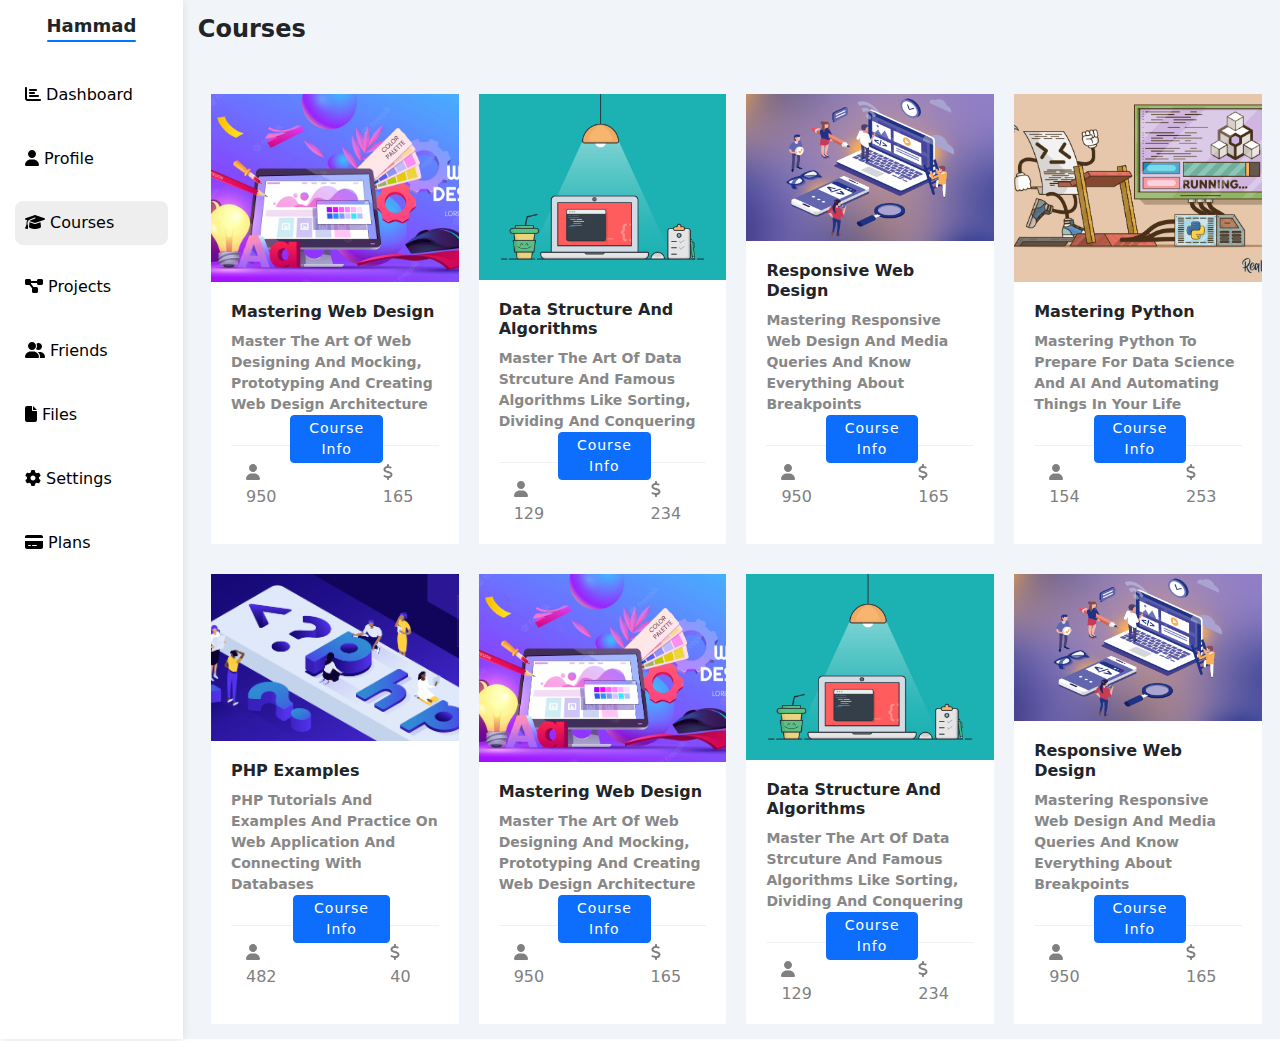
==== dashboard/courses.html @ efe70f03 "upload" ====
<!DOCTYPE html>
<html lang="en">
<head>
    <meta charset="UTF-8">
    <meta http-equiv="X-UA-Compatible" content="IE=edge">
    <meta name="viewport" content="width=device-width, initial-scale=1.0">
    <!--links-->
    <link rel="stylesheet" href="./css/all.min.css">
    <link rel="stylesheet" href="./css/bootstrap.min.css">
    <link rel="stylesheet" href="./css/styles.css">
    <link rel="stylesheet" href="./css/md.css">
    <link rel="stylesheet" href="./css/sm.css">
    <!--end of links-->
    <title>courses</title>
</head>
<body>
    <div class="page">
        <!--start sidebar-->
        <div class="sidebar">

            <div class="logo">
                <h3 class="fw-bold">Hammad</h3>
            </div>

            <!--start list-->
            <div class="list mt-3">
                <ul class="text-capitalize">
                    <li>
                        <a href="index.html">
                            <i class="fa-solid fa-chart-bar"></i>
                            <span class="d-md-inline d-none">dashboard</span>
                        </a>
                    </li>

                    <li>
                        <a href="profile.html">
                            <i class="fa-solid fa-user"></i>
                            <span class="d-md-inline d-none">profile</span>
                        </a>
                    </li>

                    <li class="active">
                        <a href="courses.html">
                            <i class="fa-solid fa-graduation-cap"></i>
                            <span class="d-md-inline d-none">courses</span>
                        </a>
                    </li>

                    <li>
                        <a href="project.html">
                            <i class="fa-solid fa-diagram-project"></i>
                            <span class="d-md-inline d-none">projects</span>
                        </a>
                    </li>

                    <li>
                        <a href="friends.html">
                            <i class="fa-solid fa-user-group"></i>
                            <span class="d-md-inline d-none">friends</span>
                        </a>
                    </li>

                    <li>
                        <a href="files.html">
                            <i class="fa-solid fa-file"></i>
                            <span class="d-md-inline d-none">files</span>
                        </a>
                    </li>

                    <li>
                        <a href="settings.html">
                            <i class="fa-solid fa-gear"></i>
                            <span class="d-md-inline d-none">settings</span>
                        </a>
                    </li>

                    <li>
                        <a href="planes.html">
                            <i class="fa-solid fa-credit-card"></i>
                            <span class="d-md-inline d-none">plans</span>
                        </a>
                    </li>
                </ul>
            </div>
            <!--end list-->
        </div>
        <!--end sidebar-->
        <div class="content">
            <div class="cards">
                <h4 class="fw-bold title">courses</h4>
                <div class="course-cards">
                    <div class="course-card">
                        <div class="cover">
                            <img src="./imgs/web-design-cover.webp" alt="cover">
                        </div>
                        <div class="desc">
                            <h6 class="fw-bold">
                                mastering web design
                            </h6>
                            <p>
                                Master The Art Of Web Designing And Mocking, Prototyping And Creating Web Design Architecture
                            </p>
                            <div class="stats">
                                <span class="enrolled"><i class="fa-solid fa-user"></i>950</span>
                                <div class="btn-container">
                                    <button class="btn btn-primary">course info</button>
                                </div>
                                <span class="price"><i class="fa-solid fa-dollar-sign"></i>165</span>
                            </div>
                            
                        </div>
                    </div>
                    <div class="course-card">
                        <div class="cover">
                            <img src="./imgs/coding.jpg" alt="cover">
                        </div>
                        <div class="desc">
                            <h6 class="fw-bold">
                                Data Structure And Algorithms
                            </h6>
                            <p>
                                Master The Art Of Data Strcuture And Famous Algorithms Like Sorting, Dividing And Conquering
                            </p>
                            <div class="stats">
                                <span class="enrolled"><i class="fa-solid fa-user"></i>129</span>
                                <div class="btn-container">
                                    <button class="btn btn-primary">course info</button>
                                </div>
                                <span class="price"><i class="fa-solid fa-dollar-sign"></i>234</span>
                            </div>
                            
                        </div>
                    </div>
                    <div class="course-card">
                        <div class="cover">
                            <img src="./imgs/web design.png" alt="cover">
                        </div>
                        <div class="desc">
                            <h6 class="fw-bold">
                                Responsive Web Design
                            </h6>
                            <p>
                                Mastering Responsive Web Design And Media Queries And Know Everything About Breakpoints
                            </p>
                            <div class="stats">
                                <span class="enrolled"><i class="fa-solid fa-user"></i>950</span>
                                <div class="btn-container">
                                    <button class="btn btn-primary">course info</button>
                                </div>
                                <span class="price"><i class="fa-solid fa-dollar-sign"></i>165</span>
                            </div>
                            
                        </div>
                    </div>
                    <div class="course-card">
                        <div class="cover">
                            <img src="./imgs/python.webp" alt="cover">
                        </div>
                        <div class="desc">
                            <h6 class="fw-bold">
                                Mastering Python
                            </h6>
                            <p>
                                Mastering Python To Prepare For Data Science And AI And Automating Things in Your Life
                            </p>
                            <div class="stats">
                                <span class="enrolled"><i class="fa-solid fa-user"></i>154</span>
                                <div class="btn-container">
                                    <button class="btn btn-primary">course info</button>
                                </div>
                                <span class="price"><i class="fa-solid fa-dollar-sign"></i>253</span>
                            </div>
                            
                        </div>
                    </div>
                    <div class="course-card">
                        <div class="cover">
                            <img src="./imgs/php illustration.png" alt="cover">
                        </div>
                        <div class="desc">
                            <h6 class="fw-bold">
                                PHP Examples
                            </h6>
                            <p>
                                PHP Tutorials And Examples And Practice On Web Application And Connecting With Databases
                            </p>
                            <div class="stats">
                                <span class="enrolled"><i class="fa-solid fa-user"></i>482</span>
                                <div class="btn-container">
                                    <button class="btn btn-primary">course info</button>
                                </div>
                                <span class="price"><i class="fa-solid fa-dollar-sign"></i>40</span>
                            </div>
                            
                        </div>
                    </div>
                    <div class="course-card">
                        <div class="cover">
                            <img src="./imgs/web-design-cover.webp" alt="cover">
                        </div>
                        <div class="desc">
                            <h6 class="fw-bold">
                                mastering web design
                            </h6>
                            <p>
                                Master The Art Of Web Designing And Mocking, Prototyping And Creating Web Design Architecture
                            </p>
                            <div class="stats">
                                <span class="enrolled"><i class="fa-solid fa-user"></i>950</span>
                                <div class="btn-container">
                                    <button class="btn btn-primary">course info</button>
                                </div>
                                <span class="price"><i class="fa-solid fa-dollar-sign"></i>165</span>
                            </div>
                            
                        </div>
                    </div>
                    <div class="course-card">
                        <div class="cover">
                            <img src="./imgs/coding.jpg" alt="cover">
                        </div>
                        <div class="desc">
                            <h6 class="fw-bold">
                                Data Structure And Algorithms
                            </h6>
                            <p>
                                Master The Art Of Data Strcuture And Famous Algorithms Like Sorting, Dividing And Conquering
                            </p>
                            <div class="stats">
                                <span class="enrolled"><i class="fa-solid fa-user"></i>129</span>
                                <div class="btn-container">
                                    <button class="btn btn-primary">course info</button>
                                </div>
                                <span class="price"><i class="fa-solid fa-dollar-sign"></i>234</span>
                            </div>
                            
                        </div>
                    </div>
                    <div class="course-card">
                        <div class="cover">
                            <img src="./imgs/web design.png" alt="cover">
                        </div>
                        <div class="desc">
                            <h6 class="fw-bold">
                                Responsive Web Design
                            </h6>
                            <p>
                                Mastering Responsive Web Design And Media Queries And Know Everything About Breakpoints
                            </p>
                            <div class="stats">
                                <span class="enrolled"><i class="fa-solid fa-user"></i>950</span>
                                <div class="btn-container">
                                    <button class="btn btn-primary">course info</button>
                                </div>
                                <span class="price"><i class="fa-solid fa-dollar-sign"></i>165</span>
                            </div>
                            
                        </div>
                    </div>
                </div>
            </div>   
        </div>
    </div>

    <script src="./js/all.min.js"></script>
    <script src="./js/bootstrap.min.js"></script>
</body>
</html>
---- dashboard/css/styles.css ----
* {
    box-sizing: border-box;
}
:root {

    --backgroundColor:#F1F5F9;
    --cardMargin:0 20px 20px 20px;
    --txtColor1: #000000;
    --txtColor2:#888;
    --bColor: #0075ff;
    --gColor:#22c55e;
    --yColor:#f59e0b;
    --rColor:#f44336;
    --defaultP:15px;
    --defaultMTop:10px;
    --largeSize:20px;
    --midSize: 18px;
    --smallSize: 16px;
    --radius:8px;
}
::-webkit-scrollbar {
    width: 15px;
  }
  
  /* Track */
  ::-webkit-scrollbar-track {
    background: #fff; 
  }
   
  /* Handle */
  ::-webkit-scrollbar-thumb {
    background: #0075ff; 
  }
  
  /* Handle on hover */
  ::-webkit-scrollbar-thumb:hover {
    background: #0368df; 
  }
p {
    color:var(--txtColor2);
    margin-bottom: 0;
}
p.desc {
    font-size: var(--midSize);
}
a.link {
    height: 100%;
    width: 100%;
    display: flex;
    align-items: flex-end;
}
.b-btn {
    background-color: var(--bColor);
}
.r-btn {
    background-color: var(--rColor);
}
.g-btn {
    background-color: var(--gColor);
}
.y-btn {
    background-color: var(--yColor);
}
.btn {
    color:#fff;
    font-size: var(--smallSize);
    padding:2px 5px;
    letter-spacing: 1px;
    text-transform: capitalize;
}
.page {
    display: grid;
    grid-template-columns: 1fr 6fr;
    height: 100vh;
}
.pending {
    background: var(--yColor);
}
.progresss {
    background: var(--bColor);
}
.completed {
    background: var(--gColor);
}
.rejected {
    background:var(--rColor);
}
/* .page .content,
.page .sidebar {height:100vh} */

h1,h2,h3,h4,h5,h6 {
    margin-bottom: 0;
}

/*start sidebar*/
.sidebar {
    padding:var(--defaultP);
    display: flex;
    flex-direction: column;
    align-items: center;
    justify-content: flex-start;
    box-shadow:0 0 10px #ddd;
    position:relative
}
.sidebar .logo h3 {
    font-size: var(--midSize);
    position: relative;
}
.sidebar .logo h3::before {
    content: "";
    position: absolute;
    width:100%;
    height:2px;
    top:100%;
    margin:3px 0 0 0;
    background:#0075ff;
    border-radius: 8px;
}
.sidebar .list {
    display: flex;
    height:100%;
    width: 100%;
}
.sidebar .list ul {
    display: flex;
    flex-direction: column;
    padding:0;
    width:100%;
}
.sidebar .list ul li {
    list-style:none;
    display: flex;
    flex-wrap: nowrap;
    margin-top:20px;
    font-size: var(--smallSize);
    width:100%;
    padding:10px;
    border-radius: var(--radius);
    transition: all .4s ease-in-out;
}
.sidebar .list ul li.active {
    background:#EEEEEE
}
.sidebar .list ul li:hover {
    background-color: #EEEEEE;
}
.sidebar .list ul li a {
    text-decoration: none;
    color:var(--txtColor1)
}
/*end sidebar*/

/*start dashboard content*/
.page .content {
    background-color: var(--backgroundColor);
}

/*start top nav*/
.content .nav {
    width:100%;
    display: flex;
    background:#fff;
    padding:var(--defaultP);
}
.content .nav .left-side {
    display: flex;
    width:20%;
    position:relative;
}
.content .nav .left-side .icon {
    position:absolute;
    transform: translate(30%, 30%);
    color:var(--txtColor2);
    margin-left: 2px;
}
.content .nav .left-side input {
    width:150px;
    border-radius: var(--radius);
    transition: width 0.5s ease-in-out;
    padding-left: 25px;
    max-height: 35px;
}
.content .nav .left-side input:focus {
    width:180px;
}
.content .nav .right-side {
    display: flex;
    justify-content: flex-end;
    width:80%;
}
.content .nav .right-side .notifications {
    display: flex;
    align-items: center;
    position: relative;
}
.content .nav .right-side .notifications svg {
    font-size: 20px;
}
.content .nav .right-side .notifications::before {
    position: absolute;
    top:1px;
    right:-5px;
    content:"";
    width:10px;
    height: 10px;
    background: var(--rColor);
    color:var(--rColor);
    border-radius: 50%;
}
.content .nav .right-side .avatar {
    margin-left:15px
}
.content .nav .right-side .avatar img {
    width:32px;
}
/*end top nav*/

/*start cards*/
.cards {
    display: grid;  
    gap:10px;
    grid-template-columns: 50% 50%;
    padding:var(--defaultP);
    text-transform: capitalize;
}
.cards .card {
    border-radius: var(--radius);
}
.cards .title {
    grid-column: 1/3;
    margin-bottom: 30px;
}
/*start overview card*/
.cards .overview {
    display: flex;
    flex-direction: column;
}
.cards .overview .header {
    padding:var(--defaultP);
    display: flex;
    flex-direction: column;
    background: #f1f1f1;
    background-image: url("../imgs/illus1.png");
    background-position: right;
    background-size: 200px;
    background-repeat: no-repeat;
    border-top-left-radius: var(--radius);
    border-top-right-radius: var(--radius);
}
.cards .overview .header .name {
    color:var(--txtColor2);
    font-size: 18px;
}
.cards .overview .header .img {
    position: relative;
    transform:translate(0, 50%);
    display: flex;
    align-items: flex-end;
}
.cards .overview .header .img img {
    width:64px;
    height: 64px;
    border:3px solid #ddd;
    border-radius: 50%;
}
.cards .overview .info {
    padding: var(--defaultP);
    margin-top:var(--defaultMTop);
}
.cards .overview .info div {
    display: flex;
    gap:0px;
    margin-top: 20px;
}
.cards .overview .info div p {
    margin-left:5px
}
.cards .overview .link {
    padding:var(--defaultP);

}
/*end overview card*/

/*start draft card*/
.cards .draft {
    padding:var(--defaultP)
}
.cards .draft p.draft-desc {
    margin-top:var(--defaultMTop);
}
.cards from {
    display: flex;
    flex-direction: column;
}
.cards form textarea {
    margin-top:var(--defaultMTop);
    resize: none;
}
.cards .projects {
    grid-column: 1/3;
}
/*end draft card*/
/*start targets card*/
.cards .targets {
    display: flex;
    padding:var(--defaultP);
}
.cards .targets p.desc {
    margin-top: var(--defaultMTop);
}
.cards .targets {
    display: flex;
}
.cards .targets .targets-box {
    width: 100%;
}
.cards .targets .targets-box span {
    display: flex;
    width:100%;
    margin-top:var(--defaultMTop);
}
.cards .targets .targets-box span .icon {
    width:80px;
    height:80px;
    display: flex;
    justify-content: center;
    align-items: center;
}
.cards .targets .targets-box span svg {
    font-size:20px;
}
.cards .targets .targets-box span .b-icon{
    background-color: rgb(0 117 255 / 20%);
}
.cards .targets .targets-box span .b-icon svg {
    color:var(--bColor);
}
.cards .targets .targets-box span .y-icon {
    background-color: rgb(245 158 11 / 20%);
}
.cards .targets .targets-box span .y-icon svg {
    color: var(--yColor);
}
.cards .targets .targets-box span .g-icon {
    background-color: rgb(34 197 94 / 20%);
}
.cards .targets .targets-box span .g-icon svg {
    color: var(--gColor);
}
.cards .targets .targets-box span .percent {
    display: flex;
    flex-direction: column;
    justify-content: center;
    width:86%;
    margin:0 0 0 10px;
}
.cards .targets .targets-box span .percent p {
    margin:0;
    font-size: var(--smallSize);
}
/*bar*/
.cards .targets .targets-box span .percent .bar {
    position:relative;
    height: 5px;
    width:100%;
    margin-top:var(--defaultMTop);
}

.cards .targets .targets-box span.money .bar {
    background-color: rgb(0 117 255 / 20%);    
}
.cards .targets .targets-box span.projects .bar {
    background-color: rgb(245 158 11 / 20%);    
}
.cards .targets .targets-box span.team .bar {
    background-color: rgb(34 197 94 / 20%);    
}
/*bar*/

/*child bar*/
.cards .targets .targets-box span .bar .child-bar {
    position: absolute;
    height: inherit;
    display: flex;
    justify-content: flex-end;
}
.cards .targets span.money .bar .child-bar {
    width: 30%;
    background-color: var(--bColor);
}
.cards .targets span.projects .bar .child-bar {
    width:50%;
    background-color: var(--yColor);
}
.cards .targets span.team .bar .child-bar {
    width: 80%;
    background-color:var(--gColor);
}
/*child bar*/

/*child bar p*/
.cards .targets span .bar .child-bar p {
    padding:2px 5px;
    position: absolute;
    top: -30px;
    right: -14px;
    border-radius: var(--radius);
    font-size: 12px;
    color:#fff;
}
.cards .targets span.money .bar .child-bar p {
    background-color: var(--bColor);

}
.cards .targets span.projects .bar .child-bar p {
    background-color: var(--yColor);

}
.cards .targets span.team .bar .child-bar p {
    background-color: var(--gColor);

}
/*child bar p*/

/*child bar after*/
.cards .targets span .bar .child-bar p::after {
    content: "";
    border-color: transparent;
    border-width: 5px;
    border-style: solid;
    position: absolute;
    bottom: -8px;
    left: 50%;
    transform: translateX(-50%);
}
.cards .targets span.money .bar .child-bar p::after {
    border-top-color: var(--bColor);
}

.cards .targets span.projects .bar .child-bar p::after {
    border-top-color: var(--yColor);
}
.cards .targets span.team .bar .child-bar p::after {
    border-top-color: var(--gColor);
}
/*child bar p*/
/*end targets card*/
/*start stats card*/
.stats {
    display: flex;
    flex-direction: column;
    padding:var(--defaultP);
}
.stats p {
    margin-top: var(--defaultMTop);
}
.stats .stats-box {
    display: flex;
    flex-wrap: wrap;
}
.stats .stats-box .stat {
    width:48%;
    margin:0 10px 10px 0;
    display: flex;
    flex-direction: column;
    align-items: center;
    justify-content: center;
    border:1px solid #ccc;
    border-radius: var(--radius);
}
.stats .stats-box .stat .icon {
    margin-top:var(--defaultMTop);
}
.stats .stats-box .stat .icon svg {
    font-size: 25px;
}
.stats .stats-box .stat h4 {
    margin-top:var(--defaultMTop);
    font-weight: bold;
}
.stats .stats-box .stat p {
    font-weight: bold;
}
.stats .stats-box .stat .icon.y svg {
    color:var(--yColor);
}
.stats .stats-box .stat .icon.b svg {
    color:var(--bColor);
}
.stats .stats-box .stat .icon.g svg {
    color:var(--gColor);
}
.stats .stats-box .stat .icon.r svg {
    color:var(--rColor)
}
.cards .news {
    padding:var(--defaultP);
}
.cards .news .news-box {
    display: flex;
    flex-direction: column;
    justify-content: center;
    margin-top:calc(var(--defaultMTop) + 10px);
}
.cards .news .new {
    display: flex;
    justify-content: space-between;
    padding-top:10px;
}
.cards .news .new:not(:nth-child(1)) {
    border-top: 1px solid #f1f1f1;
}
.cards .news .new .img-box img {
    width:100px;
    height: 60px;
    object-fit: cover;
    border-radius: var(--radius);
    
}
.cards .news .new .description {
    flex-grow: 2;
    padding:0 0 0 20px;
}
.cards .news .new .description p {
    margin-top:5px
}
.cards .news .new .statu {
    display: flex;
}
.cards .news .new .statu span {
    padding: 3px;
    background-color: #f1f1f1;
    height: 30px;
    border-radius: 5px;
    font-size: 14px;
    font-weight: 500;
}
/*end stats card*/
/*start tasks card*/
.tasks {
    padding:var(--defaultP);
}
.tasks .tasks-box {
    display: flex;
    flex-direction:column;
    margin-top:calc(var(--defaultMTop) + 10px);
}
.tasks .tasks-box .task {
    display: flex;
    width: 100%;
}
.tasks .tasks-box .task:not(:nth-child(1)) {
    padding-top:10px;
    border-top:1px solid #f1f1f1;
}
.tasks .tasks-box .task h6 {
    font-weight: bold;
}
.tasks .tasks-box .task p {
    margin-top:5px;
}
.tasks .tasks-box .task .icon {
    flex-grow: 2;
    display: flex;
    justify-content: flex-end;
}
.tasks .tasks-box .task .icon svg {
    margin-top: 10px;
    cursor: pointer;
}
.tasks .tasks-box .task .icon svg:hover {
    color:var(--rColor)
}
.line-through {
    color:#ccc;
    text-decoration: line-through;
}
/*end tasks card*/
/*start search card*/
.search {
    padding: var(--defaultP);
}
.search div {
    display: flex;
    align-items: center;
    width:100%;

}
.search div .title {
    flex-grow: 2;
    margin-bottom: 0;
    padding:20px 0;
}
.search .cats {
    margin-top:20px
}
.search .cats p {
    font-size: var(--midSize);

}
.search .item + .item {
    border-top:1px solid #eee;
}
.search .item .count {
    padding:2px 5px;
    background-color: #eee;
    border-radius: 5px;
    font-size: 14px;
}
/*end search card*/

/*start uploads card*/
.cards .uploads {
    padding:var(--defaultP);
} 

.cards .uploads .items-box {
    margin:20px 0;
}
.cards .uploads .item {
    display: flex;
    align-items: center;
    padding:10px 0;
}
.cards .uploads .item + .item {
    border-top:1px solid #eee;
}
.cards .uploads .item .description {
    width:100%;
    display: flex;
    flex-direction: column;
    padding:0 0 0 10px;
}
.cards .uploads .item .description p {
    margin-bottom: 0;
}
.cards .uploads .item .icon img {
    width:40px;
}
.cards .uploads .item .size {
    padding:2px 5px;
    background:#eee;
    border-radius: 5px;
}
/*end uploads card*/
/*start p-progress card*/
.p-progress {
    padding:var(--defaultP);
}
.progress-box {
    display: flex;
    flex-direction: column;
    margin-top:calc(var(--defaultMTop) + 10px);
}
.progress-box .item {
    display: flex;
    margin-top:var(--defaultMTop);
}
.progress-box .item + .item {
    margin-top: calc(var(--defaultMTop) + 10px);
}
.progress-box .item h5 {
    order: 2;
    margin:0 0 0 10px;
}
.progress-box .item .circular {
    height: 28px;
    width: 28px;
    border-radius: 50%;
    border:2px solid var(--bColor);
    background: #fff;
    order:1;
    position: relative;
    display: flex;
    justify-content: center;
    align-items: center;
}
.progress-box .item .child-circular {
    height: 20px;
    width: 20px;
    border-radius: 50%;
    background: var(--bColor);
   
}
.progress-box .item .child-circular.animated {
    animation-name: circular;
    animation-duration: 1s;
    animation-iteration-count: infinite;
    animation-direction: alternate;
}
.progress-box .item:not(:last-of-type) .circular::before {
    content: "";
    bottom: -22px;
    position: absolute;
    background-color: var(--bColor);
    height: 20px;
    width: 3px;  
}
@keyframes circular {
    from {
        opacity: 1;
    }
    to {
        opacity: 0;
    }
}
/*end p-progress card*/

/*start reminder card*/
.reminders {
    padding:var(--defaultP);
}
.reminders .reminders-box {
    display: flex;
    flex-direction:column;
    margin-top:calc(var(--defaultMTop) + 10px)
}
.reminders .reminders-box .item {
    display: flex;
}
.reminders .reminders-box .item + .item {
    margin-top:calc(var(--defaultMTop) + 10px);
}
.reminders .reminders-box .item .circle {
    width:16px;
    height: 16px;
    border-radius: 50%;
    align-self: center;
}
.reminders .reminders-box .item .description {
    padding:0 10px;
    border-left:2px solid;
    margin-left: 10px;
}
.reminders .reminders-box .item .description h6 {
    margin-top:0;
    font-weight: bold;
}
.reminders .reminders-box .item .description p {
    margin:5px 0 0 0;
    font-size: 12px;
}
.reminders-box .item .circle.blue {
    background-color:var(--bColor);
}
.reminders-box .item .description.blue {
    border-color:var(--bColor);
}
.reminders-box .item .circle.green {
    background-color:var(--gColor);
}
.reminders-box .item .description.green {
    border-color:var(--gColor);
}
.reminders-box .item .circle.yellow {
    background-color:var(--yColor);
}
.reminders-box .item .description.yellow {
    border-color:var(--yColor);
}
.reminders-box .item .circle.red {
    background-color:var(--rColor);
}
.reminders-box .item .description.red {
    border-color:var(--rColor);
}
/*end reminder card*/
/*start post card*/
.post {
    padding:var(--defaultP);
}
.post .post-box {
    display: flex;
    flex-direction: column;
    margin-top:calc(var(--defaultMTop) + 20px);
}
.post .post-box .profile {
    display: flex;
    border-bottom: 1px solid #eee;
    padding-bottom: 20px;
}
.post-box .profile .avatar img {
    width:50px;
    height: fit-content;
}
.post-box .profile .info {
    width: 100%;
    padding-left: 10px;
}
.post-box .description {
    display: flex;
    padding-bottom: 20px;
    border-bottom:1px solid #eee;
}
.post-box .description span {
    margin-top:var(--defaultMTop);
    font-weight: 600;
}
.post-box .interactions {
    display: flex;
    width: 100%;
    margin-top: var(--defaultMTop);
}
.post-box .interactions div {
    width:50%;
    display: flex;
    
}
.post-box .interactions div p {
    margin-bottom: 0;
    margin-left: 5px;
}
.post-box .interactions div svg {
    align-self: center;
    color:var(--txtColor2)
}
.post-box .interactions .comments {
    justify-content: flex-end;
}
/*end post card*/
/*start social-media card*/
.social-media {
    padding:var(--defaultP)
}
.social-media .stats-box {
    display: flex;
    flex-direction: column;
    margin-top: calc(var(--defaultMTop) + 10px);
}
.social-media .stats-box .stat {
    display: flex;
    margin-top: var(--defaultMTop);
    width:100%;
}
.social-media .stats-box .stat .icon {
    width: 50px;
    height: 50px;
    display: flex;
    justify-content: center;
    align-items: center;
}
.social-media .stats-box .stat .icon svg {
    font-size: 25px;
    color:#fff
}
.social-media .stats-box .stat p {
    margin-bottom: 0;
    align-self: center;
    flex-grow: 2;
    margin-left: 10px;
    font-weight: bold;
}
.social-media .stats-box .stat .btn-box {
    flex-grow: 3;
    display: flex;
    justify-content: flex-end;
}
.social-media .stats-box .stat .btn-box .btn {
    height: 28px;
    min-width: 70px;
    align-self: center;
    margin-right: 10px;
}
/*twitter*/
.stat.tw {
    background-color: #b2e2ff;
}
.icon.tw {
    background-color: #1DA1F2;
}
.social-media .stats-box .stat p.tw {
    color:#1DA1F2
}
.social-media .stats-box .stat .btn.tw {
    background-color: #1DA1F2;
}
/*twitter*/
/*insta*/
.stat.insta {
    background-color: #fdafdb;
}
.icon.insta {
    background-color: #C13584;
}
.social-media .stats-box .stat p.insta {
    color:#C13584
}
.social-media .stats-box .stat .btn.insta {
    background-color: #C13584;
}
/*insta*/
/*facebook*/
.stat.face {
    background-color: #9dbdff;
}
.icon.face {
    background-color: #4267B2;
}
.social-media .stats-box .stat p.face {
    color:#4267B2;
}
.social-media .stats-box .stat .btn.face {
    background-color: #4267B2;
}
/*facebook*/
/*youtube*/
.stat.tube {
    background-color: #ff7e7e;
}
.icon.tube {
    background-color: #FF0000;
}
.social-media .stats-box .stat p.tube {
    color:#FF0000;
}
.social-media .stats-box .stat .btn.tube {
    background-color: #FF0000;
}
/*youtube*/
/*end social-media card*/
/*start projects*/
.projects-table {
    padding:var(--defaultP);
    overflow-x: scroll;
    grid-column: 1/3;
}
.projects-table .table {
    margin-top:var(--defaultMTop);
    border:1px solid #eee;
}
.projects-table .table thead {
    background-color: #eee;
}
.projects-table .table thead tr {
    border:none
}
.projects-table .table thead th {border:none}
.projects-table .table tbody td,
.projects-table .table tbody th {
    border-right: 1px solid #eee;
}
.projects-table .table tbody tr {
    transform: all 1s ease-in-out;
}
.projects-table .table tbody tr:hover {
    background-color:#F6F6F6
}
.projects-table .table .team .imgs {
    display: flex;
}
.projects-table .table .team img {
    width:32px;
    height: 32px;
    border-radius: 50%;
    border-style: solid;
    border-width: 2px;
    border-color: #fff;
}
.projects-table .table .team img:not(:first-child) {
    margin-left: -10px;
    border-color: #fff
}
.projects-table .table .statu {
    padding:3px 5px;
    border-radius: 5px;
    color:#fff;
}
.table>:not(caption)>*>* {
    padding:1rem
}
/*end projects*/
/*end cards*/
/*end dashboard content*/

/*start profile content*/
.personal-info {
    grid-column: 1/3;
    padding:var(--defaultP);
    display: flex;
    flex-direction: row;
}

.personal-info .top {
    display: flex;
    flex-direction: column;
    align-items: center;
    width:20%;
    border-right: 1px solid #f1f1f1;
}
.personal-info .top .avatar {
    display: flex;
    justify-content: center;
    align-items: center;
}
.personal-info .top .avatar img {
    width:100px;
    height: 100px;
}
.personal-info .top .name {
    margin-top: calc(var(--defaultMTop) + 10px);
}
.personal-info .top .rating {
    display: flex;
    flex-direction: column;
    align-items: center;
    width:100%;
}
.personal-info .top .rating .level {
    margin-top:var(--defaultMTop);
    font-size: var(--midSize);
}
.personal-info .top .rating .progress-bar {
    height: 6px;
    width:80%;
    margin-top:var(--defaultMTop);
    border-radius: var(--radius);
    background-color: #eee;
    position:relative
}
.personal-info .top .rating .progress-bar > div {
    height: 6px;
    width:55%;
    border-radius: var(--radius);
    background-color: var(--bColor);
    position:absolute;
    top:0;
    left: 0;
}
.personal-info .top .rating .rating-count {
    margin-top:-20px;
    font-size: 12px;
    font-weight: bold;
}
.personal-info .top .rating .stars img {
    width:80px
}
.personal-info .bottom {
    display: flex;
    width:70%;
}
.personal-info .bottom .info-rows {
    width:100%;
}
.personal-info .bottom .single-row {
    display: flex;
    flex-wrap: wrap;
    padding-left: 30px;
    padding-bottom:20px;
    transition: all .1s ease-in-out;
}
.personal-info .bottom .single-row:hover {
    background-color: #f1f1f1;
}
.personal-info .bottom .single-row:not(:last-of-type) {
    border-bottom: 1px solid #f1f1f1;
}
.personal-info .bottom .single-row:not(:first-of-type) {
    padding-top: 10px;
}
.personal-info .bottom .single-row p {
    width:100%;
    letter-spacing: 1px;
    font-weight: 600;
}
.personal-info .bottom .single-row span {
    display:flex;
    width:33.3333%;
    margin-top: var(--defaultMTop);
    font-size: var(--smallSize);
}
.personal-info .bottom .single-row span.gender {
    display: flex;
    justify-content: center;
}
.personal-info .bottom .single-row span h6 {
    margin:2px 0 0 5px;
    font-size: var(--smallSize);

}
label:not(.social-lab, .server) {
    width: 80px;
    height: 32px;
    display: flex;
    align-items: center;
    background-color: #ccc;
    margin-top: var(--defaultMTop);
    border-radius: 20px;
    cursor: pointer;
}

input[type=checkbox]:not(.widgets-checks) {
    width: 100%;
    height: 100%;
    display: none;
}
.personal-info .bottom .single-row .switch {
    transition:all .5s ease-in-out;
}
.personal-info .bottom .single-row i {
    padding:3px;
    margin:0 5px;
    color:#fff
}

/*unchecked*/
input[type=checkbox]:not(:checked) ~ label .switch {
    display: none;
}

/*checked*/
input[type=checkbox]:checked ~ label .switch {
    width: 100%;
    height: 100%;
    display: flex;
    justify-content: flex-end;
    align-items: center;
    border-radius: 20px;
    background-color: var(--bColor);
}
input[type=checkbox]:checked ~ label .fa-xmark {
    display: none;
}
/*end personal info*/

.personal-stuff {
    grid-column: 1/3;
    display: grid;
    grid-template-columns: 35% 63%;
    gap:26px;
    width:100%;
    overflow: hidden;
}
/*start skills*/
.skills {
    grid-column: 1/2;
    padding:var(--defaultP);    
}
.skills p {
    margin-top: 5px;
    font-weight: 600;
    font-size: var(--smallSize);
}
.skills .skill-rows {
    display: flex;
    flex-direction: column;
    margin-top:var(--defaultMTop);
}
.skills .skill-rows .skill-row {
    width:100%;
    padding: 15px 0;
    display: flex;
}
.skill-row + .skill-row {
    border-top:1px solid #f1f1f1;
}
.skills .skill-rows .skill-row span {
    padding:5px 5px;
    background:#f1f1f1;
    border-radius: var(--radius);
    margin:0 5px;
    font-size: var(--smallSize);
    font-weight: 600;
}
/*end skills*/
.activities {
    grid-column: 2/3;
    padding:var(--defaultP);
}
.activities > p {
    margin:5px 0 0 0;
    font-weight: 600;
    font-size: var(--smallSize);
}
.act-box {
    margin-top: var(--defaultMTop);
    width: 100%;
}
.act-row {
    display: flex;
    width: 100%;
    margin-top:var(--defaultMTop);
}
.act-row + .act-row {
    border-top:1px solid #f1f1f1;
    padding-top: var(--defaultP);
}
.act-row .badge-box img {
    width: 64px;
    object-fit: cover;
}
.act-row .desc {
    width: 100%;
    padding-left: var(--defaultP);
}
.act-row .desc p {
    font-size: var(--midSize);
}
.act-row .time > span {
    font-size: var(--midSize);
    font-weight: 500;
}
.act-row .time > div {
    color:#888;
    font-size: var(--smallSize);
}
/*end profile content*/

/*start courses*/
.course-cards {
    grid-column: 1/3;
    display: flex;
    justify-content: center;
    flex-wrap: wrap;
    gap:20px;
}
.course-cards .course-card {
    display: flex;
    flex-direction: column;
    background-color: #fff;
    height: 450px;
    width: 23%;
    margin-top: var(--defaultMTop);
}
.course-card .cover {
    height: 50%;
}
.course-card .cover img {
    width: 100%;
    height: 100%;
    object-fit: cover;
}
.course-card .desc {
    padding:20px;
    align-self:flex-end ;
}
.course-card .desc p {
    font-size: 14px;
    font-weight: 600;
    margin-top: var(--defaultMTop);
}
.course-card .stats {
    display: flex;
    flex-direction: row;
    justify-content: space-between;
    margin-top:30px;
    border-top: 1px solid #f1f1f1;
    
}
.course-card .stats span {
    color:gray;
    font-size: var(--smallSize);
}
.course-card .stats span svg {
    margin-right: 5px;
}
.course-card .stats button {
    margin-top: -68px;
    font-size: 14px;
}
/*end courses*/

/*start projects*/
.projects {
    grid-column: 1/3;
    display: flex;
    flex-direction: row;
    flex-wrap: wrap;
    gap: 20px;
}
.project-card {
    width: 48%;
    background-color:#fff;
    padding:var(--defaultP);
    border-radius:var(--radius);
    display: flex;
    flex-direction: column;
}
.project-card h6 {
    font-size: var(--midSize);
}
.project-card p {
    font-size: var(--smallSize);
    margin-top: 5px;
}
.project-card .info {
    display: flex;
}
.project-card .info .name {
    width:80%
}
.project-card .info .date {
    display: flex;
    justify-content: flex-end;
    width: 20%;
}
.project-card .info .date p {
    justify-self:flex-end;
}
.project-card .participants {
    display: flex;
    margin-top: calc(var(--defaultMTop) + 10px);
    padding-left:10px
}
.project-card .participants img {
    width: 42px;
    margin-left: -10px;
}
.project-card .tags {
    display: flex;
    margin-top: calc(var(--defaultMTop) + 10px);
}
.project-card .tags span {
    font-size: var(--smallSize);
    margin-left: 5px;
    padding:5px;
    background:#f1f1f1;
    border-radius: var(--radius);
}
.project-card .progress {
    margin-top:calc(var(--defaultMTop) + 10px);
}
.project-card:nth-of-type(1) .progress .bar {
    width: 30%;
    background-color: var(--bColor);
}
.project-card:nth-of-type(2) .progress .bar {
    width: 54%;
    background-color: var(--yColor);
}
.project-card:nth-of-type(3) .progress .bar {
    width: 67%;
    background-color: var(--rColor);
}
.project-card:nth-of-type(4) .progress .bar {
    width: 95%;
    background-color: var(--gColor);
}
.project-card:nth-of-type(5) .progress .bar {
    width: 80%;
    background-color: var(--bColor)
}
.project-card:nth-of-type(6) .progress .bar {
    width: 30%;
    background-color: var(--yColor);
}
.project-card .price {
    font-size: var(--smallSize);
    color:gray;
    margin-top: var(--defaultMTop);
}
/*end of projects*/

/*start friends*/
.friends-cards {
    grid-column: 1/3;
    display: flex;
    justify-content: center;
    flex-wrap: wrap;
    gap:20px
}
.f-card {
    width:23%;
    background-color:#fff;
    border-radius:var(--radius);
}
.f-card .contact {
    display: flex;
    padding:10px;
    gap:10px
}
.f-card .contact span {
    width:30px;
    height:30px;
    border-radius:50%;
    background-color:#f1f1f1;
    color:#888;
    display: flex;
    justify-content: center;
    align-items: center;
    cursor:pointer;
}
.f-card .contact span:hover {
    background:var(--bColor);
    color:#fff
}
.f-card .info {
    display: flex;
    flex-direction: column;
    align-items: center;
}
.f-card .info img {
    width:100px;
}
.f-card .stats {
    display: flex;
    flex-direction: column;
}
.f-card .stats div {
    display: flex;
    align-items: center;
    margin-top:5px;
}
.f-card .stats div span {
    font-size: 15px;
    margin-left: 10px;
    font-weight: 600;
    margin-top: 5px;
}
.f-card .actions {
    display:flex;
    align-items: flex-end;
    width:100%;
}
.f-card .actions p {
    font-weight: 600;
    font-size: 15px;
    margin-top: 30px;
}
.f-card .actions .btns {
    margin-left: auto;
    align-self:flex-end;
}
.f-card .actions button {
    font-size: 14px;
    align-self: flex-end;
    margin-left:5px;
}
.f-card .actions button.profile-btn {
    background-color:var(--bColor);
}
.f-card .actions button.remove-btn {
    background-color:var(--rColor);
}
/*end of friends*/

/*start files*/
.cards.files-cards {
    display: flex;
    flex-wrap: wrap;
    gap: 10px;
}
.files {
    display: grid;
    flex-basis: 75%;
    grid-template-columns: repeat(auto-fill, minmax(200px, 1fr)); /** not my idea **/
    gap: 10px;
}
.files .file-card {
    display: flex;
    flex-direction: column;
    background-color: #fff;
    padding:10px;
    border-radius: var(--radius);
}
.files .file-card .download i {
    color:gray
}
.files .file-card .file-type {
    display: flex;
    flex-direction: column;
    justify-content: center;
    align-items: center;
}
.files .file-card .file-type img {
    width:64px
}
.files .file-card .file-type h6 {
    margin-top: var(--defaultMTop);
    text-transform: lowercase;
}
.files .file-card .author {
    margin-top: var(--defaultMTop);
}
.files .file-card .author p {
    font-size:14px;
    font-weight: 600;
}
.files .file-card .details {
    display: flex;
    justify-content: space-between;
    margin-top: calc(var(--defaultMTop) + 10px);
    border-top:1px solid #eee;
    padding:10px 0;
}
.files .file-card .details p {
    font-size: 14px;
    font-weight: 400;
}
.files-cards .stats {
    height: 400px;
    flex-basis: 23%;
    background-color: #fff;
    border-radius: var(--radius);
    display: flex;
    flex-direction: column;
}
.stats .stat-container {
    display: flex;
    border:1px solid #eee;
    border-radius: var(--radius);
    margin-top: var(--defaultMTop);
}
.stats .title {
    margin-bottom: 20px;
}
.stats .stat-container .icon {
    display: flex;
    align-items: center;
    padding:10px
}
.stats .stat-container .icon i {
    padding:10px;
    font-size: var(--largeSize);
    width: 40px;
    height: 40px;
    display: flex;
    justify-content: center;
}
.stats .stat-container .type {
    display: flex;
    flex-direction: column;
    justify-content: center;
}
.stats .stat-container .type h6 {
    font-size: 14px;
}
.stats .stat-container .type p {
    font-size: 14px;
}
.stats .stat-container p {
    margin:0
}
.stats .stat-container .size {
    display: flex;
    flex-grow:2;
    justify-content: flex-end;
    align-items: center;
    font-size:13px;
    text-transform: uppercase;
    padding-right: 10px;
}

.stats .stat-container:first-of-type .icon i {
    color:var(--bColor);
    background-color: rgb(0 117 255 / 20%);
}
.stats .stat-container:nth-of-type(2) .icon i {
    color:var(--yColor);
    background-color: rgb(245 158 11 / 20%);
}
.stats .stat-container:nth-of-type(3) .icon i {
    color:var(--gColor);
    background-color: rgb(34 197 94 / 20%);
}
.stats .stat-container:nth-of-type(4) .icon i {
    color:var(--rColor);
    background-color: rgb(255 0 0 / 20%);
}
/*end of files*/

/*start plans*/
.plans-cards {
    display: grid;
    grid-template-columns: repeat(auto-fill, minmax(400px, 1fr));
    grid-column: 1/3;
    gap: 10px;
}
.plans-cards .plan-card {
    display: flex;
    flex-direction:column;
    background-color: #fff;
    padding:calc(var(--defaultP));
}
.plan-card .plan-price {
    padding:3px;
}
.plan-card:first-of-type .plan-price {
    background-color: var(--gColor);
}
.plan-card:nth-of-type(2) .plan-price {
    background-color: var(--bColor);
}
.plan-card:last-of-type .plan-price {
    background-color: var(--yColor);
}
.plan-card .plan-price .price {
    border:3px solid #fff;
    padding: 10px;
    display: flex;
    flex-wrap: wrap;
    justify-content: center;
    align-items: center;
    color:#fff;
}
.plan-price .price h4 {
    font-size: 40px;
    width: 100%;
    text-align: center;
}
.plan-price .price h6 {
    font-size: 30px;
}
.plans-cards .plan-card .features {
    display: flex;
    flex-direction: column;
    margin-top: calc(var(--defaultMTop) + 10px);
}
.plan-card .features .feature {
    display: flex;
    align-items: center;
    padding: 15px 0;
    border-bottom: 1px solid #eee;
}
.features .feature .check {
    color:var(--gColor);
}
.features .feature .xmark {
    color:var(--rColor);
    margin-right: 6px;
}
.features .feature .info {
    color:gray;
    flex-grow: 1;
    text-align: right;
}
.features .feature .feature-h {
    margin-left: 10px;
}
.plan-card .join {
    margin-top: calc(var(--defaultMTop) + 10px);
    background-color: var(--bColor);
    width: 50px;
    border-radius: var(--radius);
}
.plan-card:first-of-type .join {
    background-color: var(--gColor);
    border-color: var(--gColor);
}
.plan-card:nth-of-type(2) .join {
    background-color: var(--bColor);
    border-color: var(--bColor);
}
.plan-card:last-of-type .join {
    background-color: var(--yColor);
    border-color: var(--yColor);
}
/*end of plans*/

/*start settings*/
.settings-cards .set-desc {
    margin-top: 5px;
    font-size: var(--smallSize);
}
.card.control {
    padding:var(--defaultP)
}
.control .btn-container {
    display: flex;
    justify-content: flex-end;
}
.control .control-set {
    display: flex;
    flex-wrap: wrap;
    margin-top: calc(var(--defaultMTop) + 10px);
}
.control .control-set div {
    width: 50%;
}
.settings-cards .btn-container {
    display:flex;
    flex-wrap: wrap;
}
.settings-cards .btn-container .switch {
    height:100%;
    display: flex;
    align-items: center;
    transform: width 0.5s ease-in-out;
    padding:7px
}
.settings-cards .btn-container i.fa-check,
.settings-cards .btn-container i.fa-xmark {
    padding: 2px;
    background: #fff;
    margin-left: 5px;
    margin-right: 5px;
    border-radius: 50%;
    color:var(--bColor);
}
.settings-cards .btn-container i.fa-xmark {
    padding: 2px 5px
}

/*if input checked and not checked*/
.settings-cards .btn-container input[type="checkbox"]:checked ~ .switch {
    width: 100%;
    background-color: var(--bColor);
    border-radius: 20px;
    justify-content: flex-end;
}
.settings-cards .btn-container input[type="checkbox"]:checked ~ .switch i.fa-xmark {
    display: none;
}
.settings-cards .btn-container input[type="checkbox"]:not(:checked) ~ .switch i.fa-check {
    display: none;
}
.settings-cards textarea {
    resize: none;
    margin-top: 30px;
}
.general-info {
    padding:var(--defaultP)
}

.general-info .inputs-container {
    display: flex;
    flex-direction: column;
    margin-top: 15px;
}
.inputs-container div p {
    margin-bottom: 5px;
}
.general-info .inputs-container div {
    margin-top: var(--defaultMTop);
}
.general-info .inputs-container div .change-btn {
    color:var(--bColor);
    font-weight: 700;
}
.general-info .inputs-container .mail {
    display: flex;
    flex-wrap: wrap;
}
.general-info .inputs-container .mail input {
    width: 86%;
}
.security {
    padding:var(--defaultP)
}
.security span {
    margin-top: 10px;
    padding:10px 0;
    display: flex;
    flex-wrap: wrap;
}
.security span:not(:last-of-type) {
    border-bottom: 1px solid #eee;
}
.security span div {
    width: 50%;
}
.security span div p {
    margin-top: 5px;
}
.security span div button {
    padding:5px;
    display: flex;
    align-items: center;
    background:var(--bColor);
    height: 30px;
}
.security span div button.devices-btn {
    background-color: #eee;
    color:black
}
.security span div:last-of-type {
    display: flex;
    justify-content: flex-end;
    align-items: center;
}
.security span div h5 {
    font-size:var(--smallSize);
}
.security span div p {
    font-size:14px;
}
.social {
    padding:var(--defaultP)
}
.social .social-inputs {
    margin-top: var(--defaultMTop);
    padding:10px 0;
}
.social .social-inputs label {
    display:flex;
    align-items: center;
    width: 100%;
    background:#eee;
    border:1px solid #ccc;
    border-radius: var(--radius);
}
.social .social-inputs label + label {
    margin-top: var(--defaultMTop);
}
.social .social-inputs label div {
    border-top-left-radius: var(--radius);
    border-bottom-left-radius: var(--radius);
    height: 38px;
    width: 45px;
    display: flex;
    align-items: center;
    justify-content: center;
    border-right: 1px solid #ccc;
}
.social .social-inputs label .form-control {
    border:none;
    border-top-right-radius: var(--radius);
    border-bottom-right-radius: var(--radius);
    background:#eee;
}
.social .social-inputs label .form-control:focus {
    outline:none
}
.social .social-inputs label i {
    color:gray;
}
.widgets {
    padding:var(--defaultP);
}
.widgets span div input {
    width: 20px;
    border-radius: var(--radius);
}
.widgets span div h6 {
    font-size: var(--midSize);
    font-weight: 500;
}
.backup {
    padding:var(--defaultP)
}
.backup span:first-of-type {
    border-bottom: 1px solid #eee;
}
.backup span div input {
    width: 20px;
    height: 20px;
    margin-top: 0;
}
.backup span div h6 {
    font-size: var(--midSize)
}
.backup .options {
    display: flex;
    flex-wrap: wrap;
    gap: 10px;
    margin-top: var(--defaultMTop);
}
.backup .options input {
    -webkit-appearance:none;
    appearance: none;
}
.backup .options .server {
    width:32%;
    display: flex;
    flex-direction: column;
    justify-content: center;
    align-items: center;
    padding:var(--defaultP);
    border-radius:var(--radius);
    border:1px solid #eee;
    cursor: pointer;
}
.backup .options .server.active {
    border-color: var(--bColor);
    border-width: 2px;
}
/*end of settings*/
---- dashboard/css/md.css ----
@media screen and (max-width:991px) { /*md*/

    /*start courses*/
    .course-cards .course-card {
        width:48%;
    }
    /*end courses*/

    /*start friends*/
    .f-card {
        width:48%;
    }
    /*end of friends*/

    /*start files*/
    .files-cards .files {
        flex-basis: 100%;
    }
    .files-cards .stats {
        flex-basis: 100%;
    }
    /*end of files*/

    /*start settings*/

    .backup .options .server {
        width: 100%;
    }
    /*end of settings*/

}
---- dashboard/css/sm.css ----
@media screen and (max-width:767px) { /*xs and s 8*/
    .sidebar .list ul {
        align-items: center;
    }
    .sidebar .list ul li {
        width:60%;
        justify-content: center;
    }

    /*start cards*/
    .cards .card {
        grid-column: 1/3;
    }

    .cards .stats .stat {
        width:100%;
    }
    .cards .news .new {
        flex-direction: column;
        align-items: center;
        padding:0;
        margin-top:10px
    }
    .cards .news .new div {
        margin-top:10px
    }
    /*end cards*/

    /*start profile*/
    .personal-info {
        flex-direction: column;
    }
    .personal-info div.top {
        border:none
    }
    .personal-info div.top, .personal-info div.bottom {
        width: 100%;
    }
    .personal-info div.bottom {
        margin-top:20px;
    }
    .personal-info .bottom .single-row {
        flex-direction: column;
    }
    .personal-info .bottom .single-row span {
        width:100%
    }
    .personal-info .bottom .single-row span.gender {
        justify-content: flex-start;
    }
    /*end profile*/

    /*start activities*/
    .act-row {
        display: flex;
        flex-direction: column;
        align-items: center;
    }
    .act-row div {
        margin-top:5px;
    }
    .act-row .desc {
        display: flex;
        align-items: center;
        flex-direction: column;
        padding-left: 0;
    }
    .act-row .desc p {
        margin-top:5px;
    }
    .act-row .time {
        display: flex;
        justify-content: center;
    }
    .act-row .time .day {
        margin:0;
        margin-left: 10px;
    }

    /*start courses*/

    .course-cards .course-card {
        width:100%;
    }
    /*end courses*/

    /*start projects*/
    .project-card {
        width:100%;
    }
    /*end of projects*/

    /*start friends*/
    .f-card {
        width:100%;
    }
    /*end of friends*/
}
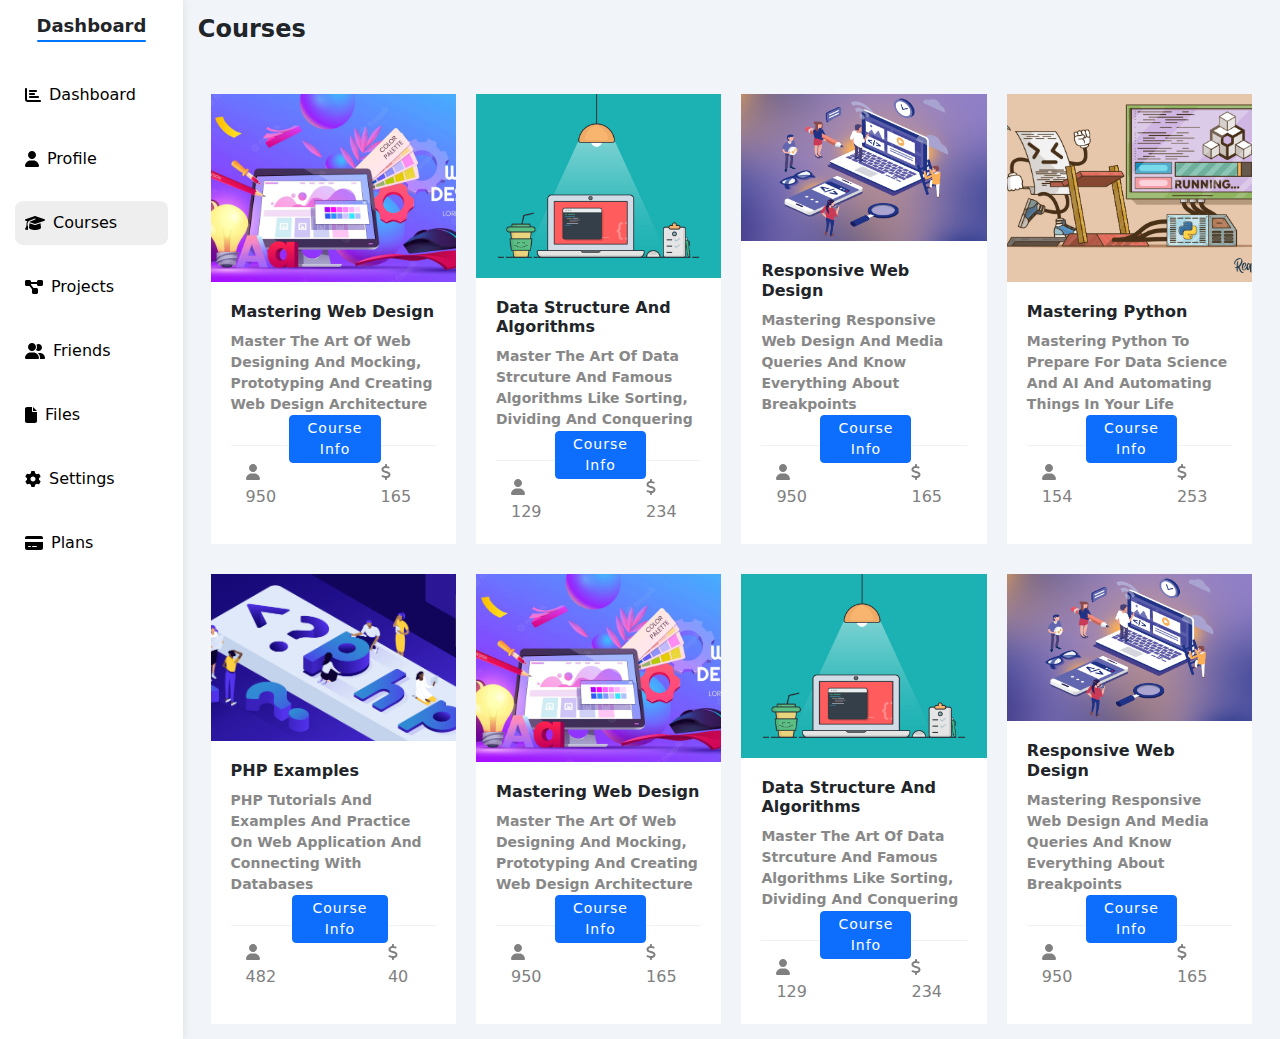
==== commit 1af09a26: "fix ui bugs" ====
--- a/dashboard/courses.html
+++ b/dashboard/courses.html
@@ -1,268 +1,283 @@
 <!DOCTYPE html>
 <html lang="en">
-<head>
-    <meta charset="UTF-8">
-    <meta http-equiv="X-UA-Compatible" content="IE=edge">
-    <meta name="viewport" content="width=device-width, initial-scale=1.0">
+  <head>
+    <meta charset="UTF-8" />
+    <meta http-equiv="X-UA-Compatible" content="IE=edge" />
+    <meta name="viewport" content="width=device-width, initial-scale=1.0" />
     <!--links-->
-    <link rel="stylesheet" href="./css/all.min.css">
-    <link rel="stylesheet" href="./css/bootstrap.min.css">
-    <link rel="stylesheet" href="./css/styles.css">
-    <link rel="stylesheet" href="./css/md.css">
-    <link rel="stylesheet" href="./css/sm.css">
+    <link rel="stylesheet" href="./css/all.min.css" />
+    <link rel="stylesheet" href="./css/bootstrap.min.css" />
+    <link rel="stylesheet" href="./css/styles.css" />
+    <link rel="stylesheet" href="./css/md.css" />
+    <link rel="stylesheet" href="./css/sm.css" />
     <!--end of links-->
     <title>courses</title>
-</head>
-<body>
+  </head>
+  <body>
     <div class="page">
-        <!--start sidebar-->
-        <div class="sidebar">
-
-            <div class="logo">
-                <h3 class="fw-bold">Hammad</h3>
-            </div>
-
-            <!--start list-->
-            <div class="list mt-3">
-                <ul class="text-capitalize">
-                    <li>
-                        <a href="index.html">
-                            <i class="fa-solid fa-chart-bar"></i>
-                            <span class="d-md-inline d-none">dashboard</span>
-                        </a>
-                    </li>
-
-                    <li>
-                        <a href="profile.html">
-                            <i class="fa-solid fa-user"></i>
-                            <span class="d-md-inline d-none">profile</span>
-                        </a>
-                    </li>
-
-                    <li class="active">
-                        <a href="courses.html">
-                            <i class="fa-solid fa-graduation-cap"></i>
-                            <span class="d-md-inline d-none">courses</span>
-                        </a>
-                    </li>
-
-                    <li>
-                        <a href="project.html">
-                            <i class="fa-solid fa-diagram-project"></i>
-                            <span class="d-md-inline d-none">projects</span>
-                        </a>
-                    </li>
-
-                    <li>
-                        <a href="friends.html">
-                            <i class="fa-solid fa-user-group"></i>
-                            <span class="d-md-inline d-none">friends</span>
-                        </a>
-                    </li>
-
-                    <li>
-                        <a href="files.html">
-                            <i class="fa-solid fa-file"></i>
-                            <span class="d-md-inline d-none">files</span>
-                        </a>
-                    </li>
-
-                    <li>
-                        <a href="settings.html">
-                            <i class="fa-solid fa-gear"></i>
-                            <span class="d-md-inline d-none">settings</span>
-                        </a>
-                    </li>
-
-                    <li>
-                        <a href="planes.html">
-                            <i class="fa-solid fa-credit-card"></i>
-                            <span class="d-md-inline d-none">plans</span>
-                        </a>
-                    </li>
-                </ul>
-            </div>
-            <!--end list-->
+      <!--start sidebar-->
+      <div class="sidebar">
+        <div class="logo">
+          <h3 class="fw-bold">Dashboard</h3>
         </div>
-        <!--end sidebar-->
-        <div class="content">
-            <div class="cards">
-                <h4 class="fw-bold title">courses</h4>
-                <div class="course-cards">
-                    <div class="course-card">
-                        <div class="cover">
-                            <img src="./imgs/web-design-cover.webp" alt="cover">
-                        </div>
-                        <div class="desc">
-                            <h6 class="fw-bold">
-                                mastering web design
-                            </h6>
-                            <p>
-                                Master The Art Of Web Designing And Mocking, Prototyping And Creating Web Design Architecture
-                            </p>
-                            <div class="stats">
-                                <span class="enrolled"><i class="fa-solid fa-user"></i>950</span>
-                                <div class="btn-container">
-                                    <button class="btn btn-primary">course info</button>
-                                </div>
-                                <span class="price"><i class="fa-solid fa-dollar-sign"></i>165</span>
-                            </div>
-                            
-                        </div>
-                    </div>
-                    <div class="course-card">
-                        <div class="cover">
-                            <img src="./imgs/coding.jpg" alt="cover">
-                        </div>
-                        <div class="desc">
-                            <h6 class="fw-bold">
-                                Data Structure And Algorithms
-                            </h6>
-                            <p>
-                                Master The Art Of Data Strcuture And Famous Algorithms Like Sorting, Dividing And Conquering
-                            </p>
-                            <div class="stats">
-                                <span class="enrolled"><i class="fa-solid fa-user"></i>129</span>
-                                <div class="btn-container">
-                                    <button class="btn btn-primary">course info</button>
-                                </div>
-                                <span class="price"><i class="fa-solid fa-dollar-sign"></i>234</span>
-                            </div>
-                            
-                        </div>
-                    </div>
-                    <div class="course-card">
-                        <div class="cover">
-                            <img src="./imgs/web design.png" alt="cover">
-                        </div>
-                        <div class="desc">
-                            <h6 class="fw-bold">
-                                Responsive Web Design
-                            </h6>
-                            <p>
-                                Mastering Responsive Web Design And Media Queries And Know Everything About Breakpoints
-                            </p>
-                            <div class="stats">
-                                <span class="enrolled"><i class="fa-solid fa-user"></i>950</span>
-                                <div class="btn-container">
-                                    <button class="btn btn-primary">course info</button>
-                                </div>
-                                <span class="price"><i class="fa-solid fa-dollar-sign"></i>165</span>
-                            </div>
-                            
-                        </div>
-                    </div>
-                    <div class="course-card">
-                        <div class="cover">
-                            <img src="./imgs/python.webp" alt="cover">
-                        </div>
-                        <div class="desc">
-                            <h6 class="fw-bold">
-                                Mastering Python
-                            </h6>
-                            <p>
-                                Mastering Python To Prepare For Data Science And AI And Automating Things in Your Life
-                            </p>
-                            <div class="stats">
-                                <span class="enrolled"><i class="fa-solid fa-user"></i>154</span>
-                                <div class="btn-container">
-                                    <button class="btn btn-primary">course info</button>
-                                </div>
-                                <span class="price"><i class="fa-solid fa-dollar-sign"></i>253</span>
-                            </div>
-                            
-                        </div>
-                    </div>
-                    <div class="course-card">
-                        <div class="cover">
-                            <img src="./imgs/php illustration.png" alt="cover">
-                        </div>
-                        <div class="desc">
-                            <h6 class="fw-bold">
-                                PHP Examples
-                            </h6>
-                            <p>
-                                PHP Tutorials And Examples And Practice On Web Application And Connecting With Databases
-                            </p>
-                            <div class="stats">
-                                <span class="enrolled"><i class="fa-solid fa-user"></i>482</span>
-                                <div class="btn-container">
-                                    <button class="btn btn-primary">course info</button>
-                                </div>
-                                <span class="price"><i class="fa-solid fa-dollar-sign"></i>40</span>
-                            </div>
-                            
-                        </div>
-                    </div>
-                    <div class="course-card">
-                        <div class="cover">
-                            <img src="./imgs/web-design-cover.webp" alt="cover">
-                        </div>
-                        <div class="desc">
-                            <h6 class="fw-bold">
-                                mastering web design
-                            </h6>
-                            <p>
-                                Master The Art Of Web Designing And Mocking, Prototyping And Creating Web Design Architecture
-                            </p>
-                            <div class="stats">
-                                <span class="enrolled"><i class="fa-solid fa-user"></i>950</span>
-                                <div class="btn-container">
-                                    <button class="btn btn-primary">course info</button>
-                                </div>
-                                <span class="price"><i class="fa-solid fa-dollar-sign"></i>165</span>
-                            </div>
-                            
-                        </div>
-                    </div>
-                    <div class="course-card">
-                        <div class="cover">
-                            <img src="./imgs/coding.jpg" alt="cover">
-                        </div>
-                        <div class="desc">
-                            <h6 class="fw-bold">
-                                Data Structure And Algorithms
-                            </h6>
-                            <p>
-                                Master The Art Of Data Strcuture And Famous Algorithms Like Sorting, Dividing And Conquering
-                            </p>
-                            <div class="stats">
-                                <span class="enrolled"><i class="fa-solid fa-user"></i>129</span>
-                                <div class="btn-container">
-                                    <button class="btn btn-primary">course info</button>
-                                </div>
-                                <span class="price"><i class="fa-solid fa-dollar-sign"></i>234</span>
-                            </div>
-                            
-                        </div>
-                    </div>
-                    <div class="course-card">
-                        <div class="cover">
-                            <img src="./imgs/web design.png" alt="cover">
-                        </div>
-                        <div class="desc">
-                            <h6 class="fw-bold">
-                                Responsive Web Design
-                            </h6>
-                            <p>
-                                Mastering Responsive Web Design And Media Queries And Know Everything About Breakpoints
-                            </p>
-                            <div class="stats">
-                                <span class="enrolled"><i class="fa-solid fa-user"></i>950</span>
-                                <div class="btn-container">
-                                    <button class="btn btn-primary">course info</button>
-                                </div>
-                                <span class="price"><i class="fa-solid fa-dollar-sign"></i>165</span>
-                            </div>
-                            
-                        </div>
-                    </div>
-                </div>
-            </div>   
+
+        <!--start list-->
+        <div class="list mt-3">
+          <ul class="text-capitalize">
+            <li>
+              <a href="index.html">
+                <i class="fa-solid fa-chart-bar"></i>
+                <span class="d-md-inline d-none">dashboard</span>
+              </a>
+            </li>
+
+            <li>
+              <a href="profile.html">
+                <i class="fa-solid fa-user"></i>
+                <span class="d-md-inline d-none">profile</span>
+              </a>
+            </li>
+
+            <li class="active">
+              <a href="courses.html">
+                <i class="fa-solid fa-graduation-cap"></i>
+                <span class="d-md-inline d-none">courses</span>
+              </a>
+            </li>
+
+            <li>
+              <a href="project.html">
+                <i class="fa-solid fa-diagram-project"></i>
+                <span class="d-md-inline d-none">projects</span>
+              </a>
+            </li>
+
+            <li>
+              <a href="friends.html">
+                <i class="fa-solid fa-user-group"></i>
+                <span class="d-md-inline d-none">friends</span>
+              </a>
+            </li>
+
+            <li>
+              <a href="files.html">
+                <i class="fa-solid fa-file"></i>
+                <span class="d-md-inline d-none">files</span>
+              </a>
+            </li>
+
+            <li>
+              <a href="settings.html">
+                <i class="fa-solid fa-gear"></i>
+                <span class="d-md-inline d-none">settings</span>
+              </a>
+            </li>
+
+            <li>
+              <a href="planes.html">
+                <i class="fa-solid fa-credit-card"></i>
+                <span class="d-md-inline d-none">plans</span>
+              </a>
+            </li>
+          </ul>
         </div>
+        <!--end list-->
+      </div>
+      <!--end sidebar-->
+      <div class="content">
+        <div class="cards">
+          <h4 class="fw-bold title">courses</h4>
+          <div class="course-cards">
+            <div class="course-card">
+              <div class="cover">
+                <img src="./imgs/web-design-cover.webp" alt="cover" />
+              </div>
+              <div class="desc">
+                <h6 class="fw-bold">mastering web design</h6>
+                <p>
+                  Master The Art Of Web Designing And Mocking, Prototyping And
+                  Creating Web Design Architecture
+                </p>
+                <div class="stats">
+                  <span class="enrolled"
+                    ><i class="fa-solid fa-user"></i>950</span
+                  >
+                  <div class="btn-container">
+                    <button class="btn btn-primary">course info</button>
+                  </div>
+                  <span class="price"
+                    ><i class="fa-solid fa-dollar-sign"></i>165</span
+                  >
+                </div>
+              </div>
+            </div>
+            <div class="course-card">
+              <div class="cover">
+                <img src="./imgs/coding.jpg" alt="cover" />
+              </div>
+              <div class="desc">
+                <h6 class="fw-bold">Data Structure And Algorithms</h6>
+                <p>
+                  Master The Art Of Data Strcuture And Famous Algorithms Like
+                  Sorting, Dividing And Conquering
+                </p>
+                <div class="stats">
+                  <span class="enrolled"
+                    ><i class="fa-solid fa-user"></i>129</span
+                  >
+                  <div class="btn-container">
+                    <button class="btn btn-primary">course info</button>
+                  </div>
+                  <span class="price"
+                    ><i class="fa-solid fa-dollar-sign"></i>234</span
+                  >
+                </div>
+              </div>
+            </div>
+            <div class="course-card">
+              <div class="cover">
+                <img src="./imgs/web design.png" alt="cover" />
+              </div>
+              <div class="desc">
+                <h6 class="fw-bold">Responsive Web Design</h6>
+                <p>
+                  Mastering Responsive Web Design And Media Queries And Know
+                  Everything About Breakpoints
+                </p>
+                <div class="stats">
+                  <span class="enrolled"
+                    ><i class="fa-solid fa-user"></i>950</span
+                  >
+                  <div class="btn-container">
+                    <button class="btn btn-primary">course info</button>
+                  </div>
+                  <span class="price"
+                    ><i class="fa-solid fa-dollar-sign"></i>165</span
+                  >
+                </div>
+              </div>
+            </div>
+            <div class="course-card">
+              <div class="cover">
+                <img src="./imgs/python.webp" alt="cover" />
+              </div>
+              <div class="desc">
+                <h6 class="fw-bold">Mastering Python</h6>
+                <p>
+                  Mastering Python To Prepare For Data Science And AI And
+                  Automating Things in Your Life
+                </p>
+                <div class="stats">
+                  <span class="enrolled"
+                    ><i class="fa-solid fa-user"></i>154</span
+                  >
+                  <div class="btn-container">
+                    <button class="btn btn-primary">course info</button>
+                  </div>
+                  <span class="price"
+                    ><i class="fa-solid fa-dollar-sign"></i>253</span
+                  >
+                </div>
+              </div>
+            </div>
+            <div class="course-card">
+              <div class="cover">
+                <img src="./imgs/php illustration.png" alt="cover" />
+              </div>
+              <div class="desc">
+                <h6 class="fw-bold">PHP Examples</h6>
+                <p>
+                  PHP Tutorials And Examples And Practice On Web Application And
+                  Connecting With Databases
+                </p>
+                <div class="stats">
+                  <span class="enrolled"
+                    ><i class="fa-solid fa-user"></i>482</span
+                  >
+                  <div class="btn-container">
+                    <button class="btn btn-primary">course info</button>
+                  </div>
+                  <span class="price"
+                    ><i class="fa-solid fa-dollar-sign"></i>40</span
+                  >
+                </div>
+              </div>
+            </div>
+            <div class="course-card">
+              <div class="cover">
+                <img src="./imgs/web-design-cover.webp" alt="cover" />
+              </div>
+              <div class="desc">
+                <h6 class="fw-bold">mastering web design</h6>
+                <p>
+                  Master The Art Of Web Designing And Mocking, Prototyping And
+                  Creating Web Design Architecture
+                </p>
+                <div class="stats">
+                  <span class="enrolled"
+                    ><i class="fa-solid fa-user"></i>950</span
+                  >
+                  <div class="btn-container">
+                    <button class="btn btn-primary">course info</button>
+                  </div>
+                  <span class="price"
+                    ><i class="fa-solid fa-dollar-sign"></i>165</span
+                  >
+                </div>
+              </div>
+            </div>
+            <div class="course-card">
+              <div class="cover">
+                <img src="./imgs/coding.jpg" alt="cover" />
+              </div>
+              <div class="desc">
+                <h6 class="fw-bold">Data Structure And Algorithms</h6>
+                <p>
+                  Master The Art Of Data Strcuture And Famous Algorithms Like
+                  Sorting, Dividing And Conquering
+                </p>
+                <div class="stats">
+                  <span class="enrolled"
+                    ><i class="fa-solid fa-user"></i>129</span
+                  >
+                  <div class="btn-container">
+                    <button class="btn btn-primary">course info</button>
+                  </div>
+                  <span class="price"
+                    ><i class="fa-solid fa-dollar-sign"></i>234</span
+                  >
+                </div>
+              </div>
+            </div>
+            <div class="course-card">
+              <div class="cover">
+                <img src="./imgs/web design.png" alt="cover" />
+              </div>
+              <div class="desc">
+                <h6 class="fw-bold">Responsive Web Design</h6>
+                <p>
+                  Mastering Responsive Web Design And Media Queries And Know
+                  Everything About Breakpoints
+                </p>
+                <div class="stats">
+                  <span class="enrolled"
+                    ><i class="fa-solid fa-user"></i>950</span
+                  >
+                  <div class="btn-container">
+                    <button class="btn btn-primary">course info</button>
+                  </div>
+                  <span class="price"
+                    ><i class="fa-solid fa-dollar-sign"></i>165</span
+                  >
+                </div>
+              </div>
+            </div>
+          </div>
+        </div>
+      </div>
     </div>
 
     <script src="./js/all.min.js"></script>
     <script src="./js/bootstrap.min.js"></script>
-</body>
-</html>+  </body>
+</html>
--- a/dashboard/css/styles.css
+++ b/dashboard/css/styles.css
@@ -1,972 +1,973 @@
 * {
-    box-sizing: border-box;
+  box-sizing: border-box;
 }
 :root {
-
-    --backgroundColor:#F1F5F9;
-    --cardMargin:0 20px 20px 20px;
-    --txtColor1: #000000;
-    --txtColor2:#888;
-    --bColor: #0075ff;
-    --gColor:#22c55e;
-    --yColor:#f59e0b;
-    --rColor:#f44336;
-    --defaultP:15px;
-    --defaultMTop:10px;
-    --largeSize:20px;
-    --midSize: 18px;
-    --smallSize: 16px;
-    --radius:8px;
+  --backgroundColor: #f1f5f9;
+  --cardMargin: 0 20px 20px 20px;
+  --txtColor1: #000000;
+  --txtColor2: #888;
+  --bColor: #0075ff;
+  --gColor: #22c55e;
+  --yColor: #f59e0b;
+  --rColor: #f44336;
+  --defaultP: 15px;
+  --defaultMTop: 10px;
+  --largeSize: 20px;
+  --midSize: 18px;
+  --smallSize: 16px;
+  --radius: 8px;
 }
 ::-webkit-scrollbar {
-    width: 15px;
-  }
-  
-  /* Track */
-  ::-webkit-scrollbar-track {
-    background: #fff; 
-  }
-   
-  /* Handle */
-  ::-webkit-scrollbar-thumb {
-    background: #0075ff; 
-  }
-  
-  /* Handle on hover */
-  ::-webkit-scrollbar-thumb:hover {
-    background: #0368df; 
-  }
+  width: 15px;
+}
+
+/* Track */
+::-webkit-scrollbar-track {
+  background: #fff;
+}
+
+/* Handle */
+::-webkit-scrollbar-thumb {
+  background: #0075ff;
+}
+
+/* Handle on hover */
+::-webkit-scrollbar-thumb:hover {
+  background: #0368df;
+}
 p {
-    color:var(--txtColor2);
-    margin-bottom: 0;
+  color: var(--txtColor2);
+  margin-bottom: 0;
 }
 p.desc {
-    font-size: var(--midSize);
+  font-size: var(--midSize);
 }
 a.link {
-    height: 100%;
-    width: 100%;
-    display: flex;
-    align-items: flex-end;
+  height: 100%;
+  width: 100%;
+  display: flex;
+  align-items: flex-end;
 }
 .b-btn {
-    background-color: var(--bColor);
+  background-color: var(--bColor);
 }
 .r-btn {
-    background-color: var(--rColor);
+  background-color: var(--rColor);
 }
 .g-btn {
-    background-color: var(--gColor);
+  background-color: var(--gColor);
 }
 .y-btn {
-    background-color: var(--yColor);
+  background-color: var(--yColor);
 }
 .btn {
-    color:#fff;
-    font-size: var(--smallSize);
-    padding:2px 5px;
-    letter-spacing: 1px;
-    text-transform: capitalize;
+  color: #fff;
+  font-size: var(--smallSize);
+  padding: 2px 5px;
+  letter-spacing: 1px;
+  text-transform: capitalize;
 }
 .page {
-    display: grid;
-    grid-template-columns: 1fr 6fr;
-    height: 100vh;
+  display: grid;
+  grid-template-columns: 1fr 6fr;
+  height: 100vh;
 }
 .pending {
-    background: var(--yColor);
+  background: var(--yColor);
 }
 .progresss {
-    background: var(--bColor);
+  background: var(--bColor);
 }
 .completed {
-    background: var(--gColor);
+  background: var(--gColor);
 }
 .rejected {
-    background:var(--rColor);
+  background: var(--rColor);
 }
 /* .page .content,
 .page .sidebar {height:100vh} */
 
-h1,h2,h3,h4,h5,h6 {
-    margin-bottom: 0;
+h1,
+h2,
+h3,
+h4,
+h5,
+h6 {
+  margin-bottom: 0;
 }
 
 /*start sidebar*/
 .sidebar {
-    padding:var(--defaultP);
-    display: flex;
-    flex-direction: column;
-    align-items: center;
-    justify-content: flex-start;
-    box-shadow:0 0 10px #ddd;
-    position:relative
+  padding: var(--defaultP);
+  display: flex;
+  flex-direction: column;
+  align-items: center;
+  justify-content: flex-start;
+  box-shadow: 0 0 10px #ddd;
+  position: relative;
+  /* width: 100px; */
 }
 .sidebar .logo h3 {
-    font-size: var(--midSize);
-    position: relative;
+  font-size: var(--midSize);
+  position: relative;
 }
 .sidebar .logo h3::before {
-    content: "";
-    position: absolute;
-    width:100%;
-    height:2px;
-    top:100%;
-    margin:3px 0 0 0;
-    background:#0075ff;
-    border-radius: 8px;
+  content: "";
+  position: absolute;
+  width: 100%;
+  height: 2px;
+  top: 100%;
+  margin: 3px 0 0 0;
+  background: #0075ff;
+  border-radius: 8px;
 }
 .sidebar .list {
-    display: flex;
-    height:100%;
-    width: 100%;
+  display: flex;
+  height: 100%;
+  width: 100%;
 }
 .sidebar .list ul {
-    display: flex;
-    flex-direction: column;
-    padding:0;
-    width:100%;
+  display: flex;
+  flex-direction: column;
+  padding: 0;
+  width: 100%;
 }
 .sidebar .list ul li {
-    list-style:none;
-    display: flex;
-    flex-wrap: nowrap;
-    margin-top:20px;
-    font-size: var(--smallSize);
-    width:100%;
-    padding:10px;
-    border-radius: var(--radius);
-    transition: all .4s ease-in-out;
+  list-style: none;
+  display: flex;
+  flex-wrap: nowrap;
+  margin-top: 20px;
+  font-size: var(--smallSize);
+  padding: 10px;
+  border-radius: var(--radius);
+  transition: all 0.4s ease-in-out;
 }
 .sidebar .list ul li.active {
-    background:#EEEEEE
+  background: #eeeeee;
 }
 .sidebar .list ul li:hover {
-    background-color: #EEEEEE;
+  background-color: #eeeeee;
 }
 .sidebar .list ul li a {
-    text-decoration: none;
-    color:var(--txtColor1)
+  text-decoration: none;
+  color: var(--txtColor1);
+  display: flex;
+  gap: 8px;
+  align-items: center;
+  width: 100%;
 }
 /*end sidebar*/
 
 /*start dashboard content*/
 .page .content {
-    background-color: var(--backgroundColor);
+  background-color: var(--backgroundColor);
 }
 
 /*start top nav*/
 .content .nav {
-    width:100%;
-    display: flex;
-    background:#fff;
-    padding:var(--defaultP);
+  width: 100%;
+  display: flex;
+  background: #fff;
+  padding: var(--defaultP);
 }
 .content .nav .left-side {
-    display: flex;
-    width:20%;
-    position:relative;
+  display: flex;
+  width: 20%;
+  position: relative;
 }
 .content .nav .left-side .icon {
-    position:absolute;
-    transform: translate(30%, 30%);
-    color:var(--txtColor2);
-    margin-left: 2px;
+  position: absolute;
+  transform: translate(30%, 30%);
+  color: var(--txtColor2);
+  margin-left: 2px;
 }
 .content .nav .left-side input {
-    width:150px;
-    border-radius: var(--radius);
-    transition: width 0.5s ease-in-out;
-    padding-left: 25px;
-    max-height: 35px;
+  width: 150px;
+  border-radius: var(--radius);
+  transition: width 0.5s ease-in-out;
+  padding-left: 25px;
+  max-height: 35px;
 }
 .content .nav .left-side input:focus {
-    width:180px;
+  width: 180px;
 }
 .content .nav .right-side {
-    display: flex;
-    justify-content: flex-end;
-    width:80%;
+  display: flex;
+  justify-content: flex-end;
+  width: 80%;
 }
 .content .nav .right-side .notifications {
-    display: flex;
-    align-items: center;
-    position: relative;
+  display: flex;
+  align-items: center;
+  position: relative;
 }
 .content .nav .right-side .notifications svg {
-    font-size: 20px;
+  font-size: 20px;
 }
 .content .nav .right-side .notifications::before {
-    position: absolute;
-    top:1px;
-    right:-5px;
-    content:"";
-    width:10px;
-    height: 10px;
-    background: var(--rColor);
-    color:var(--rColor);
-    border-radius: 50%;
+  position: absolute;
+  top: 1px;
+  right: -5px;
+  content: "";
+  width: 10px;
+  height: 10px;
+  background: var(--rColor);
+  color: var(--rColor);
+  border-radius: 50%;
 }
 .content .nav .right-side .avatar {
-    margin-left:15px
+  margin-left: 15px;
 }
 .content .nav .right-side .avatar img {
-    width:32px;
+  width: 32px;
 }
 /*end top nav*/
 
 /*start cards*/
 .cards {
-    display: grid;  
-    gap:10px;
-    grid-template-columns: 50% 50%;
-    padding:var(--defaultP);
-    text-transform: capitalize;
+  display: grid;
+  gap: 10px;
+  /* grid-template-columns: 50% 50%; */
+  padding: var(--defaultP);
+  text-transform: capitalize;
 }
 .cards .card {
-    border-radius: var(--radius);
+  border-radius: var(--radius);
 }
 .cards .title {
-    grid-column: 1/3;
-    margin-bottom: 30px;
+  grid-column: 1/3;
+  margin-bottom: 30px;
 }
 /*start overview card*/
 .cards .overview {
-    display: flex;
-    flex-direction: column;
+  display: flex;
+  flex-direction: column;
 }
 .cards .overview .header {
-    padding:var(--defaultP);
-    display: flex;
-    flex-direction: column;
-    background: #f1f1f1;
-    background-image: url("../imgs/illus1.png");
-    background-position: right;
-    background-size: 200px;
-    background-repeat: no-repeat;
-    border-top-left-radius: var(--radius);
-    border-top-right-radius: var(--radius);
+  padding: var(--defaultP);
+  display: flex;
+  flex-direction: column;
+  background: #f1f1f1;
+  background-image: url("../imgs/illus1.png");
+  background-position: right;
+  background-size: 200px;
+  background-repeat: no-repeat;
+  border-top-left-radius: var(--radius);
+  border-top-right-radius: var(--radius);
 }
 .cards .overview .header .name {
-    color:var(--txtColor2);
-    font-size: 18px;
+  color: var(--txtColor2);
+  font-size: 18px;
 }
 .cards .overview .header .img {
-    position: relative;
-    transform:translate(0, 50%);
-    display: flex;
-    align-items: flex-end;
+  position: relative;
+  transform: translate(0, 50%);
+  display: flex;
+  align-items: flex-end;
 }
 .cards .overview .header .img img {
-    width:64px;
-    height: 64px;
-    border:3px solid #ddd;
-    border-radius: 50%;
+  width: 64px;
+  height: 64px;
+  border: 3px solid #ddd;
+  border-radius: 50%;
 }
 .cards .overview .info {
-    padding: var(--defaultP);
-    margin-top:var(--defaultMTop);
+  padding: var(--defaultP);
+  margin-top: var(--defaultMTop);
 }
 .cards .overview .info div {
-    display: flex;
-    gap:0px;
-    margin-top: 20px;
+  display: flex;
+  gap: 0px;
+  margin-top: 20px;
 }
 .cards .overview .info div p {
-    margin-left:5px
+  margin-left: 5px;
 }
 .cards .overview .link {
-    padding:var(--defaultP);
-
+  padding: var(--defaultP);
 }
 /*end overview card*/
 
 /*start draft card*/
 .cards .draft {
-    padding:var(--defaultP)
+  padding: var(--defaultP);
 }
 .cards .draft p.draft-desc {
-    margin-top:var(--defaultMTop);
+  margin-top: var(--defaultMTop);
 }
 .cards from {
-    display: flex;
-    flex-direction: column;
+  display: flex;
+  flex-direction: column;
 }
 .cards form textarea {
-    margin-top:var(--defaultMTop);
-    resize: none;
+  margin-top: var(--defaultMTop);
+  resize: none;
 }
 .cards .projects {
-    grid-column: 1/3;
+  grid-column: 1/3;
 }
 /*end draft card*/
 /*start targets card*/
 .cards .targets {
-    display: flex;
-    padding:var(--defaultP);
+  display: flex;
+  padding: var(--defaultP);
 }
 .cards .targets p.desc {
-    margin-top: var(--defaultMTop);
+  margin-top: var(--defaultMTop);
 }
 .cards .targets {
-    display: flex;
+  display: flex;
 }
 .cards .targets .targets-box {
-    width: 100%;
+  width: 100%;
 }
 .cards .targets .targets-box span {
-    display: flex;
-    width:100%;
-    margin-top:var(--defaultMTop);
+  display: flex;
+  width: 100%;
+  margin-top: var(--defaultMTop);
 }
 .cards .targets .targets-box span .icon {
-    width:80px;
-    height:80px;
-    display: flex;
-    justify-content: center;
-    align-items: center;
+  width: 80px;
+  height: 80px;
+  display: flex;
+  justify-content: center;
+  align-items: center;
 }
 .cards .targets .targets-box span svg {
-    font-size:20px;
-}
-.cards .targets .targets-box span .b-icon{
-    background-color: rgb(0 117 255 / 20%);
+  font-size: 20px;
+}
+.cards .targets .targets-box span .b-icon {
+  background-color: rgb(0 117 255 / 20%);
 }
 .cards .targets .targets-box span .b-icon svg {
-    color:var(--bColor);
+  color: var(--bColor);
 }
 .cards .targets .targets-box span .y-icon {
-    background-color: rgb(245 158 11 / 20%);
+  background-color: rgb(245 158 11 / 20%);
 }
 .cards .targets .targets-box span .y-icon svg {
-    color: var(--yColor);
+  color: var(--yColor);
 }
 .cards .targets .targets-box span .g-icon {
-    background-color: rgb(34 197 94 / 20%);
+  background-color: rgb(34 197 94 / 20%);
 }
 .cards .targets .targets-box span .g-icon svg {
-    color: var(--gColor);
+  color: var(--gColor);
 }
 .cards .targets .targets-box span .percent {
-    display: flex;
-    flex-direction: column;
-    justify-content: center;
-    width:86%;
-    margin:0 0 0 10px;
+  display: flex;
+  flex-direction: column;
+  justify-content: center;
+  width: 86%;
+  margin: 0 0 0 10px;
 }
 .cards .targets .targets-box span .percent p {
-    margin:0;
-    font-size: var(--smallSize);
+  margin: 0;
+  font-size: var(--smallSize);
 }
 /*bar*/
 .cards .targets .targets-box span .percent .bar {
-    position:relative;
-    height: 5px;
-    width:100%;
-    margin-top:var(--defaultMTop);
+  position: relative;
+  height: 5px;
+  width: 100%;
+  margin-top: var(--defaultMTop);
 }
 
 .cards .targets .targets-box span.money .bar {
-    background-color: rgb(0 117 255 / 20%);    
-}
-.cards .targets .targets-box span.projects .bar {
-    background-color: rgb(245 158 11 / 20%);    
+  background-color: rgb(0 117 255 / 20%);
+}
+.cards .targets .targets-box span.target-projects .bar {
+  background-color: rgb(245 158 11 / 20%);
 }
 .cards .targets .targets-box span.team .bar {
-    background-color: rgb(34 197 94 / 20%);    
+  background-color: rgb(34 197 94 / 20%);
 }
 /*bar*/
 
 /*child bar*/
 .cards .targets .targets-box span .bar .child-bar {
-    position: absolute;
-    height: inherit;
-    display: flex;
-    justify-content: flex-end;
+  position: absolute;
+  height: inherit;
+  display: flex;
+  justify-content: flex-end;
 }
 .cards .targets span.money .bar .child-bar {
-    width: 30%;
-    background-color: var(--bColor);
-}
-.cards .targets span.projects .bar .child-bar {
-    width:50%;
-    background-color: var(--yColor);
+  width: 30%;
+  background-color: var(--bColor);
+}
+.cards .targets span.target-projects .bar .child-bar {
+  width: 50%;
+  background-color: var(--yColor);
 }
 .cards .targets span.team .bar .child-bar {
-    width: 80%;
-    background-color:var(--gColor);
+  width: 80%;
+  background-color: var(--gColor);
 }
 /*child bar*/
 
 /*child bar p*/
 .cards .targets span .bar .child-bar p {
-    padding:2px 5px;
-    position: absolute;
-    top: -30px;
-    right: -14px;
-    border-radius: var(--radius);
-    font-size: 12px;
-    color:#fff;
+  padding: 2px 5px;
+  position: absolute;
+  top: -30px;
+  right: -14px;
+  border-radius: var(--radius);
+  font-size: 12px;
+  color: #fff;
 }
 .cards .targets span.money .bar .child-bar p {
-    background-color: var(--bColor);
-
-}
-.cards .targets span.projects .bar .child-bar p {
-    background-color: var(--yColor);
-
+  background-color: var(--bColor);
+}
+.cards .targets span.target-projects .bar .child-bar p {
+  background-color: var(--yColor);
 }
 .cards .targets span.team .bar .child-bar p {
-    background-color: var(--gColor);
-
+  background-color: var(--gColor);
 }
 /*child bar p*/
 
 /*child bar after*/
 .cards .targets span .bar .child-bar p::after {
-    content: "";
-    border-color: transparent;
-    border-width: 5px;
-    border-style: solid;
-    position: absolute;
-    bottom: -8px;
-    left: 50%;
-    transform: translateX(-50%);
+  content: "";
+  border-color: transparent;
+  border-width: 5px;
+  border-style: solid;
+  position: absolute;
+  bottom: -8px;
+  left: 50%;
+  transform: translateX(-50%);
 }
 .cards .targets span.money .bar .child-bar p::after {
-    border-top-color: var(--bColor);
-}
-
-.cards .targets span.projects .bar .child-bar p::after {
-    border-top-color: var(--yColor);
+  border-top-color: var(--bColor);
+}
+
+.cards .targets span.target-projects .bar .child-bar p::after {
+  border-top-color: var(--yColor);
 }
 .cards .targets span.team .bar .child-bar p::after {
-    border-top-color: var(--gColor);
+  border-top-color: var(--gColor);
 }
 /*child bar p*/
 /*end targets card*/
 /*start stats card*/
 .stats {
-    display: flex;
-    flex-direction: column;
-    padding:var(--defaultP);
+  display: flex;
+  flex-direction: column;
+  padding: var(--defaultP);
 }
 .stats p {
-    margin-top: var(--defaultMTop);
+  margin-top: var(--defaultMTop);
 }
 .stats .stats-box {
-    display: flex;
-    flex-wrap: wrap;
+  display: flex;
+  flex-wrap: wrap;
 }
 .stats .stats-box .stat {
-    width:48%;
-    margin:0 10px 10px 0;
-    display: flex;
-    flex-direction: column;
-    align-items: center;
-    justify-content: center;
-    border:1px solid #ccc;
-    border-radius: var(--radius);
+  width: 100%;
+  margin: 0 10px 10px 0;
+  display: flex;
+  flex-direction: column;
+  align-items: center;
+  justify-content: center;
+  border: 1px solid #ccc;
+  border-radius: var(--radius);
 }
 .stats .stats-box .stat .icon {
-    margin-top:var(--defaultMTop);
+  margin-top: var(--defaultMTop);
 }
 .stats .stats-box .stat .icon svg {
-    font-size: 25px;
+  font-size: 25px;
 }
 .stats .stats-box .stat h4 {
-    margin-top:var(--defaultMTop);
-    font-weight: bold;
+  margin-top: var(--defaultMTop);
+  font-weight: bold;
 }
 .stats .stats-box .stat p {
-    font-weight: bold;
+  font-weight: bold;
 }
 .stats .stats-box .stat .icon.y svg {
-    color:var(--yColor);
+  color: var(--yColor);
 }
 .stats .stats-box .stat .icon.b svg {
-    color:var(--bColor);
+  color: var(--bColor);
 }
 .stats .stats-box .stat .icon.g svg {
-    color:var(--gColor);
+  color: var(--gColor);
 }
 .stats .stats-box .stat .icon.r svg {
-    color:var(--rColor)
+  color: var(--rColor);
 }
 .cards .news {
-    padding:var(--defaultP);
+  padding: var(--defaultP);
 }
 .cards .news .news-box {
-    display: flex;
-    flex-direction: column;
-    justify-content: center;
-    margin-top:calc(var(--defaultMTop) + 10px);
+  display: flex;
+  flex-direction: column;
+  justify-content: center;
+  margin-top: calc(var(--defaultMTop) + 10px);
 }
 .cards .news .new {
-    display: flex;
-    justify-content: space-between;
-    padding-top:10px;
+  display: flex;
+  justify-content: space-between;
+  padding-top: 10px;
 }
 .cards .news .new:not(:nth-child(1)) {
-    border-top: 1px solid #f1f1f1;
+  border-top: 1px solid #f1f1f1;
 }
 .cards .news .new .img-box img {
-    width:100px;
-    height: 60px;
-    object-fit: cover;
-    border-radius: var(--radius);
-    
+  width: 100px;
+  height: 60px;
+  object-fit: cover;
+  border-radius: var(--radius);
 }
 .cards .news .new .description {
-    flex-grow: 2;
-    padding:0 0 0 20px;
+  flex-grow: 2;
+  padding: 0 0 0 20px;
 }
 .cards .news .new .description p {
-    margin-top:5px
+  margin-top: 5px;
 }
 .cards .news .new .statu {
-    display: flex;
+  display: flex;
 }
 .cards .news .new .statu span {
-    padding: 3px;
-    background-color: #f1f1f1;
-    height: 30px;
-    border-radius: 5px;
-    font-size: 14px;
-    font-weight: 500;
+  padding: 3px;
+  background-color: #f1f1f1;
+  height: 30px;
+  border-radius: 5px;
+  font-size: 14px;
+  font-weight: 500;
 }
 /*end stats card*/
 /*start tasks card*/
 .tasks {
-    padding:var(--defaultP);
+  padding: var(--defaultP);
 }
 .tasks .tasks-box {
-    display: flex;
-    flex-direction:column;
-    margin-top:calc(var(--defaultMTop) + 10px);
+  display: flex;
+  flex-direction: column;
+  margin-top: calc(var(--defaultMTop) + 10px);
 }
 .tasks .tasks-box .task {
-    display: flex;
-    width: 100%;
+  display: flex;
+  width: 100%;
 }
 .tasks .tasks-box .task:not(:nth-child(1)) {
-    padding-top:10px;
-    border-top:1px solid #f1f1f1;
+  padding-top: 10px;
+  border-top: 1px solid #f1f1f1;
 }
 .tasks .tasks-box .task h6 {
-    font-weight: bold;
+  font-weight: bold;
 }
 .tasks .tasks-box .task p {
-    margin-top:5px;
+  margin-top: 5px;
 }
 .tasks .tasks-box .task .icon {
-    flex-grow: 2;
-    display: flex;
-    justify-content: flex-end;
+  flex-grow: 2;
+  display: flex;
+  justify-content: flex-end;
 }
 .tasks .tasks-box .task .icon svg {
-    margin-top: 10px;
-    cursor: pointer;
+  margin-top: 10px;
+  cursor: pointer;
 }
 .tasks .tasks-box .task .icon svg:hover {
-    color:var(--rColor)
+  color: var(--rColor);
 }
 .line-through {
-    color:#ccc;
-    text-decoration: line-through;
+  color: #ccc;
+  text-decoration: line-through;
 }
 /*end tasks card*/
 /*start search card*/
 .search {
-    padding: var(--defaultP);
+  padding: var(--defaultP);
 }
 .search div {
-    display: flex;
-    align-items: center;
-    width:100%;
-
+  display: flex;
+  align-items: center;
+  width: 100%;
 }
 .search div .title {
-    flex-grow: 2;
-    margin-bottom: 0;
-    padding:20px 0;
+  flex-grow: 2;
+  margin-bottom: 0;
+  padding: 20px 0;
 }
 .search .cats {
-    margin-top:20px
+  margin-top: 20px;
 }
 .search .cats p {
-    font-size: var(--midSize);
-
+  font-size: var(--midSize);
 }
 .search .item + .item {
-    border-top:1px solid #eee;
+  border-top: 1px solid #eee;
 }
 .search .item .count {
-    padding:2px 5px;
-    background-color: #eee;
-    border-radius: 5px;
-    font-size: 14px;
+  padding: 2px 5px;
+  background-color: #eee;
+  border-radius: 5px;
+  font-size: 14px;
 }
 /*end search card*/
 
 /*start uploads card*/
 .cards .uploads {
-    padding:var(--defaultP);
-} 
+  padding: var(--defaultP);
+}
 
 .cards .uploads .items-box {
-    margin:20px 0;
+  margin: 20px 0;
 }
 .cards .uploads .item {
-    display: flex;
-    align-items: center;
-    padding:10px 0;
+  display: flex;
+  align-items: center;
+  padding: 10px 0;
 }
 .cards .uploads .item + .item {
-    border-top:1px solid #eee;
+  border-top: 1px solid #eee;
 }
 .cards .uploads .item .description {
-    width:100%;
-    display: flex;
-    flex-direction: column;
-    padding:0 0 0 10px;
+  width: 100%;
+  display: flex;
+  flex-direction: column;
+  padding: 0 0 0 10px;
 }
 .cards .uploads .item .description p {
-    margin-bottom: 0;
+  margin-bottom: 0;
 }
 .cards .uploads .item .icon img {
-    width:40px;
+  width: 40px;
 }
 .cards .uploads .item .size {
-    padding:2px 5px;
-    background:#eee;
-    border-radius: 5px;
+  padding: 2px 5px;
+  background: #eee;
+  border-radius: 5px;
 }
 /*end uploads card*/
 /*start p-progress card*/
 .p-progress {
-    padding:var(--defaultP);
+  padding: var(--defaultP);
 }
 .progress-box {
-    display: flex;
-    flex-direction: column;
-    margin-top:calc(var(--defaultMTop) + 10px);
+  display: flex;
+  flex-direction: column;
+  margin-top: calc(var(--defaultMTop) + 10px);
 }
 .progress-box .item {
-    display: flex;
-    margin-top:var(--defaultMTop);
+  display: flex;
+  margin-top: var(--defaultMTop);
 }
 .progress-box .item + .item {
-    margin-top: calc(var(--defaultMTop) + 10px);
+  margin-top: calc(var(--defaultMTop) + 10px);
 }
 .progress-box .item h5 {
-    order: 2;
-    margin:0 0 0 10px;
+  order: 2;
+  margin: 0 0 0 10px;
 }
 .progress-box .item .circular {
-    height: 28px;
-    width: 28px;
-    border-radius: 50%;
-    border:2px solid var(--bColor);
-    background: #fff;
-    order:1;
-    position: relative;
-    display: flex;
-    justify-content: center;
-    align-items: center;
+  height: 28px;
+  width: 28px;
+  border-radius: 50%;
+  border: 2px solid var(--bColor);
+  background: #fff;
+  order: 1;
+  position: relative;
+  display: flex;
+  justify-content: center;
+  align-items: center;
 }
 .progress-box .item .child-circular {
-    height: 20px;
-    width: 20px;
-    border-radius: 50%;
-    background: var(--bColor);
-   
+  height: 20px;
+  width: 20px;
+  border-radius: 50%;
+  background: var(--bColor);
 }
 .progress-box .item .child-circular.animated {
-    animation-name: circular;
-    animation-duration: 1s;
-    animation-iteration-count: infinite;
-    animation-direction: alternate;
+  animation-name: circular;
+  animation-duration: 1s;
+  animation-iteration-count: infinite;
+  animation-direction: alternate;
 }
 .progress-box .item:not(:last-of-type) .circular::before {
-    content: "";
-    bottom: -22px;
-    position: absolute;
-    background-color: var(--bColor);
-    height: 20px;
-    width: 3px;  
+  content: "";
+  bottom: -22px;
+  position: absolute;
+  background-color: var(--bColor);
+  height: 20px;
+  width: 3px;
 }
 @keyframes circular {
-    from {
-        opacity: 1;
-    }
-    to {
-        opacity: 0;
-    }
+  from {
+    opacity: 1;
+  }
+  to {
+    opacity: 0;
+  }
 }
 /*end p-progress card*/
 
 /*start reminder card*/
 .reminders {
-    padding:var(--defaultP);
+  padding: var(--defaultP);
 }
 .reminders .reminders-box {
-    display: flex;
-    flex-direction:column;
-    margin-top:calc(var(--defaultMTop) + 10px)
+  display: flex;
+  flex-direction: column;
+  margin-top: calc(var(--defaultMTop) + 10px);
 }
 .reminders .reminders-box .item {
-    display: flex;
+  display: flex;
 }
 .reminders .reminders-box .item + .item {
-    margin-top:calc(var(--defaultMTop) + 10px);
+  margin-top: calc(var(--defaultMTop) + 10px);
 }
 .reminders .reminders-box .item .circle {
-    width:16px;
-    height: 16px;
-    border-radius: 50%;
-    align-self: center;
+  width: 16px;
+  height: 16px;
+  border-radius: 50%;
+  align-self: center;
 }
 .reminders .reminders-box .item .description {
-    padding:0 10px;
-    border-left:2px solid;
-    margin-left: 10px;
+  padding: 0 10px;
+  border-left: 2px solid;
+  margin-left: 10px;
 }
 .reminders .reminders-box .item .description h6 {
-    margin-top:0;
-    font-weight: bold;
+  margin-top: 0;
+  font-weight: bold;
 }
 .reminders .reminders-box .item .description p {
-    margin:5px 0 0 0;
-    font-size: 12px;
+  margin: 5px 0 0 0;
+  font-size: 12px;
 }
 .reminders-box .item .circle.blue {
-    background-color:var(--bColor);
+  background-color: var(--bColor);
 }
 .reminders-box .item .description.blue {
-    border-color:var(--bColor);
+  border-color: var(--bColor);
 }
 .reminders-box .item .circle.green {
-    background-color:var(--gColor);
+  background-color: var(--gColor);
 }
 .reminders-box .item .description.green {
-    border-color:var(--gColor);
+  border-color: var(--gColor);
 }
 .reminders-box .item .circle.yellow {
-    background-color:var(--yColor);
+  background-color: var(--yColor);
 }
 .reminders-box .item .description.yellow {
-    border-color:var(--yColor);
+  border-color: var(--yColor);
 }
 .reminders-box .item .circle.red {
-    background-color:var(--rColor);
+  background-color: var(--rColor);
 }
 .reminders-box .item .description.red {
-    border-color:var(--rColor);
+  border-color: var(--rColor);
 }
 /*end reminder card*/
 /*start post card*/
 .post {
-    padding:var(--defaultP);
+  padding: var(--defaultP);
 }
 .post .post-box {
-    display: flex;
-    flex-direction: column;
-    margin-top:calc(var(--defaultMTop) + 20px);
+  display: flex;
+  flex-direction: column;
+  margin-top: calc(var(--defaultMTop) + 20px);
 }
 .post .post-box .profile {
-    display: flex;
-    border-bottom: 1px solid #eee;
-    padding-bottom: 20px;
+  display: flex;
+  border-bottom: 1px solid #eee;
+  padding-bottom: 20px;
 }
 .post-box .profile .avatar img {
-    width:50px;
-    height: fit-content;
+  width: 50px;
+  height: fit-content;
 }
 .post-box .profile .info {
-    width: 100%;
-    padding-left: 10px;
+  width: 100%;
+  padding-left: 10px;
 }
 .post-box .description {
-    display: flex;
-    padding-bottom: 20px;
-    border-bottom:1px solid #eee;
+  display: flex;
+  padding-bottom: 20px;
+  border-bottom: 1px solid #eee;
 }
 .post-box .description span {
-    margin-top:var(--defaultMTop);
-    font-weight: 600;
+  margin-top: var(--defaultMTop);
+  font-weight: 600;
 }
 .post-box .interactions {
-    display: flex;
-    width: 100%;
-    margin-top: var(--defaultMTop);
+  display: flex;
+  width: 100%;
+  margin-top: var(--defaultMTop);
 }
 .post-box .interactions div {
-    width:50%;
-    display: flex;
-    
+  width: 50%;
+  display: flex;
 }
 .post-box .interactions div p {
-    margin-bottom: 0;
-    margin-left: 5px;
+  margin-bottom: 0;
+  margin-left: 5px;
 }
 .post-box .interactions div svg {
-    align-self: center;
-    color:var(--txtColor2)
+  align-self: center;
+  color: var(--txtColor2);
 }
 .post-box .interactions .comments {
-    justify-content: flex-end;
+  justify-content: flex-end;
 }
 /*end post card*/
 /*start social-media card*/
 .social-media {
-    padding:var(--defaultP)
+  padding: var(--defaultP);
 }
 .social-media .stats-box {
-    display: flex;
-    flex-direction: column;
-    margin-top: calc(var(--defaultMTop) + 10px);
+  display: flex;
+  flex-direction: column;
+  margin-top: calc(var(--defaultMTop) + 10px);
 }
 .social-media .stats-box .stat {
-    display: flex;
-    margin-top: var(--defaultMTop);
-    width:100%;
+  display: flex;
+  margin-top: var(--defaultMTop);
+  width: 100%;
 }
 .social-media .stats-box .stat .icon {
-    width: 50px;
-    height: 50px;
-    display: flex;
-    justify-content: center;
-    align-items: center;
+  width: 50px;
+  height: 50px;
+  display: flex;
+  justify-content: center;
+  align-items: center;
 }
 .social-media .stats-box .stat .icon svg {
-    font-size: 25px;
-    color:#fff
+  font-size: 25px;
+  color: #fff;
 }
 .social-media .stats-box .stat p {
-    margin-bottom: 0;
-    align-self: center;
-    flex-grow: 2;
-    margin-left: 10px;
-    font-weight: bold;
+  margin-bottom: 0;
+  align-self: center;
+  flex-grow: 2;
+  margin-left: 10px;
+  font-weight: bold;
 }
 .social-media .stats-box .stat .btn-box {
-    flex-grow: 3;
-    display: flex;
-    justify-content: flex-end;
+  flex-grow: 3;
+  display: flex;
+  justify-content: flex-end;
 }
 .social-media .stats-box .stat .btn-box .btn {
-    height: 28px;
-    min-width: 70px;
-    align-self: center;
-    margin-right: 10px;
+  height: 28px;
+  min-width: 70px;
+  align-self: center;
+  margin-right: 10px;
 }
 /*twitter*/
 .stat.tw {
-    background-color: #b2e2ff;
+  background-color: #b2e2ff;
 }
 .icon.tw {
-    background-color: #1DA1F2;
+  background-color: #1da1f2;
 }
 .social-media .stats-box .stat p.tw {
-    color:#1DA1F2
+  color: #1da1f2;
 }
 .social-media .stats-box .stat .btn.tw {
-    background-color: #1DA1F2;
+  background-color: #1da1f2;
 }
 /*twitter*/
 /*insta*/
 .stat.insta {
-    background-color: #fdafdb;
+  background-color: #fdafdb;
 }
 .icon.insta {
-    background-color: #C13584;
+  background-color: #c13584;
 }
 .social-media .stats-box .stat p.insta {
-    color:#C13584
+  color: #c13584;
 }
 .social-media .stats-box .stat .btn.insta {
-    background-color: #C13584;
+  background-color: #c13584;
 }
 /*insta*/
 /*facebook*/
 .stat.face {
-    background-color: #9dbdff;
+  background-color: #9dbdff;
 }
 .icon.face {
-    background-color: #4267B2;
+  background-color: #4267b2;
 }
 .social-media .stats-box .stat p.face {
-    color:#4267B2;
+  color: #4267b2;
 }
 .social-media .stats-box .stat .btn.face {
-    background-color: #4267B2;
+  background-color: #4267b2;
 }
 /*facebook*/
 /*youtube*/
 .stat.tube {
-    background-color: #ff7e7e;
+  background-color: #ff7e7e;
 }
 .icon.tube {
-    background-color: #FF0000;
+  background-color: #ff0000;
 }
 .social-media .stats-box .stat p.tube {
-    color:#FF0000;
+  color: #ff0000;
 }
 .social-media .stats-box .stat .btn.tube {
-    background-color: #FF0000;
+  background-color: #ff0000;
 }
 /*youtube*/
 /*end social-media card*/
 /*start projects*/
 .projects-table {
-    padding:var(--defaultP);
-    overflow-x: scroll;
-    grid-column: 1/3;
+  padding: var(--defaultP);
+  overflow-x: scroll;
+  grid-column: 1/3;
 }
 .projects-table .table {
-    margin-top:var(--defaultMTop);
-    border:1px solid #eee;
+  margin-top: var(--defaultMTop);
+  border: 1px solid #eee;
 }
 .projects-table .table thead {
-    background-color: #eee;
+  background-color: #eee;
 }
 .projects-table .table thead tr {
-    border:none
-}
-.projects-table .table thead th {border:none}
+  border: none;
+}
+.projects-table .table thead th {
+  border: none;
+}
 .projects-table .table tbody td,
 .projects-table .table tbody th {
-    border-right: 1px solid #eee;
+  border-right: 1px solid #eee;
 }
 .projects-table .table tbody tr {
-    transform: all 1s ease-in-out;
+  transform: all 1s ease-in-out;
 }
 .projects-table .table tbody tr:hover {
-    background-color:#F6F6F6
+  background-color: #f6f6f6;
 }
 .projects-table .table .team .imgs {
-    display: flex;
+  display: flex;
 }
 .projects-table .table .team img {
-    width:32px;
-    height: 32px;
-    border-radius: 50%;
-    border-style: solid;
-    border-width: 2px;
-    border-color: #fff;
+  width: 32px;
+  height: 32px;
+  border-radius: 50%;
+  border-style: solid;
+  border-width: 2px;
+  border-color: #fff;
 }
 .projects-table .table .team img:not(:first-child) {
-    margin-left: -10px;
-    border-color: #fff
+  margin-left: -10px;
+  border-color: #fff;
 }
 .projects-table .table .statu {
-    padding:3px 5px;
-    border-radius: 5px;
-    color:#fff;
-}
-.table>:not(caption)>*>* {
-    padding:1rem
+  padding: 3px 5px;
+  border-radius: 5px;
+  color: #fff;
+}
+.table > :not(caption) > * > * {
+  padding: 1rem;
 }
 /*end projects*/
 /*end cards*/
@@ -974,894 +975,904 @@
 
 /*start profile content*/
 .personal-info {
-    grid-column: 1/3;
-    padding:var(--defaultP);
-    display: flex;
-    flex-direction: row;
+  grid-column: 1/3;
+  padding: var(--defaultP);
+  display: flex;
+  flex-direction: row;
 }
 
 .personal-info .top {
-    display: flex;
-    flex-direction: column;
-    align-items: center;
-    width:20%;
-    border-right: 1px solid #f1f1f1;
+  display: flex;
+  flex-direction: column;
+  align-items: center;
+  width: 20%;
+  border-right: 1px solid #f1f1f1;
 }
 .personal-info .top .avatar {
-    display: flex;
-    justify-content: center;
-    align-items: center;
+  display: flex;
+  justify-content: center;
+  align-items: center;
 }
 .personal-info .top .avatar img {
-    width:100px;
-    height: 100px;
+  width: 100px;
+  height: 100px;
 }
 .personal-info .top .name {
-    margin-top: calc(var(--defaultMTop) + 10px);
+  margin-top: calc(var(--defaultMTop) + 10px);
 }
 .personal-info .top .rating {
-    display: flex;
-    flex-direction: column;
-    align-items: center;
-    width:100%;
+  display: flex;
+  flex-direction: column;
+  align-items: center;
+  width: 100%;
 }
 .personal-info .top .rating .level {
-    margin-top:var(--defaultMTop);
-    font-size: var(--midSize);
+  margin-top: var(--defaultMTop);
+  font-size: var(--midSize);
 }
 .personal-info .top .rating .progress-bar {
-    height: 6px;
-    width:80%;
-    margin-top:var(--defaultMTop);
-    border-radius: var(--radius);
-    background-color: #eee;
-    position:relative
+  height: 6px;
+  width: 80%;
+  margin-top: var(--defaultMTop);
+  border-radius: var(--radius);
+  background-color: #eee;
+  position: relative;
 }
 .personal-info .top .rating .progress-bar > div {
-    height: 6px;
-    width:55%;
-    border-radius: var(--radius);
-    background-color: var(--bColor);
-    position:absolute;
-    top:0;
-    left: 0;
+  height: 6px;
+  width: 55%;
+  border-radius: var(--radius);
+  background-color: var(--bColor);
+  position: absolute;
+  top: 0;
+  left: 0;
 }
 .personal-info .top .rating .rating-count {
-    margin-top:-20px;
-    font-size: 12px;
-    font-weight: bold;
+  margin-top: -20px;
+  font-size: 12px;
+  font-weight: bold;
 }
 .personal-info .top .rating .stars img {
-    width:80px
+  width: 80px;
 }
 .personal-info .bottom {
-    display: flex;
-    width:70%;
+  display: flex;
+  width: 70%;
 }
 .personal-info .bottom .info-rows {
-    width:100%;
+  width: 100%;
 }
 .personal-info .bottom .single-row {
-    display: flex;
-    flex-wrap: wrap;
-    padding-left: 30px;
-    padding-bottom:20px;
-    transition: all .1s ease-in-out;
+  display: flex;
+  flex-wrap: wrap;
+  padding-left: 30px;
+  padding-bottom: 20px;
+  transition: all 0.1s ease-in-out;
+}
+.personal-info .bottom .single-row .heading {
+  width: 100%;
 }
 .personal-info .bottom .single-row:hover {
-    background-color: #f1f1f1;
+  background-color: #f1f1f1;
 }
 .personal-info .bottom .single-row:not(:last-of-type) {
-    border-bottom: 1px solid #f1f1f1;
+  border-bottom: 1px solid #f1f1f1;
 }
 .personal-info .bottom .single-row:not(:first-of-type) {
-    padding-top: 10px;
+  padding-top: 10px;
 }
 .personal-info .bottom .single-row p {
-    width:100%;
-    letter-spacing: 1px;
-    font-weight: 600;
+  letter-spacing: 1px;
+  font-weight: 600;
 }
 .personal-info .bottom .single-row span {
-    display:flex;
-    width:33.3333%;
-    margin-top: var(--defaultMTop);
-    font-size: var(--smallSize);
-}
-.personal-info .bottom .single-row span.gender {
-    display: flex;
-    justify-content: center;
-}
+  display: flex;
+  width: 33.3333%;
+  margin-top: var(--defaultMTop);
+  font-size: var(--smallSize);
+}
+
 .personal-info .bottom .single-row span h6 {
-    margin:2px 0 0 5px;
-    font-size: var(--smallSize);
-
+  margin: 2px 0 0 5px;
+  font-size: var(--smallSize);
 }
 label:not(.social-lab, .server) {
-    width: 80px;
-    height: 32px;
-    display: flex;
-    align-items: center;
-    background-color: #ccc;
-    margin-top: var(--defaultMTop);
-    border-radius: 20px;
-    cursor: pointer;
-}
-
-input[type=checkbox]:not(.widgets-checks) {
-    width: 100%;
-    height: 100%;
-    display: none;
+  width: 80px;
+  height: 32px;
+  display: flex;
+  align-items: center;
+  background-color: #ccc;
+  margin-top: var(--defaultMTop);
+  border-radius: 20px;
+  cursor: pointer;
+}
+
+input[type="checkbox"]:not(.widgets-checks) {
+  width: 100%;
+  height: 100%;
+  display: none;
 }
 .personal-info .bottom .single-row .switch {
-    transition:all .5s ease-in-out;
+  transition: all 0.5s ease-in-out;
 }
 .personal-info .bottom .single-row i {
-    padding:3px;
-    margin:0 5px;
-    color:#fff
+  padding: 3px;
+  margin: 0 5px;
+  color: #fff;
 }
 
 /*unchecked*/
-input[type=checkbox]:not(:checked) ~ label .switch {
-    display: none;
+input[type="checkbox"]:not(:checked) ~ label .switch {
+  display: none;
 }
 
 /*checked*/
-input[type=checkbox]:checked ~ label .switch {
-    width: 100%;
-    height: 100%;
-    display: flex;
-    justify-content: flex-end;
-    align-items: center;
-    border-radius: 20px;
-    background-color: var(--bColor);
-}
-input[type=checkbox]:checked ~ label .fa-xmark {
-    display: none;
+input[type="checkbox"]:checked ~ label .switch {
+  width: 100%;
+  height: 100%;
+  display: flex;
+  justify-content: flex-end;
+  align-items: center;
+  border-radius: 20px;
+  background-color: var(--bColor);
+}
+input[type="checkbox"]:checked ~ label .fa-xmark {
+  display: none;
 }
 /*end personal info*/
 
 .personal-stuff {
-    grid-column: 1/3;
-    display: grid;
-    grid-template-columns: 35% 63%;
-    gap:26px;
-    width:100%;
-    overflow: hidden;
+  grid-column: 1/3;
+  display: grid;
+  grid-template-columns: 35% 63%;
+  gap: 26px;
+  width: 100%;
+  overflow: hidden;
 }
 /*start skills*/
 .skills {
-    grid-column: 1/2;
-    padding:var(--defaultP);    
+  grid-column: 1/2;
+  padding: var(--defaultP);
 }
 .skills p {
-    margin-top: 5px;
-    font-weight: 600;
-    font-size: var(--smallSize);
+  margin-top: 5px;
+  font-weight: 600;
+  font-size: var(--smallSize);
 }
 .skills .skill-rows {
-    display: flex;
-    flex-direction: column;
-    margin-top:var(--defaultMTop);
+  display: flex;
+  flex-direction: column;
+  margin-top: var(--defaultMTop);
 }
 .skills .skill-rows .skill-row {
-    width:100%;
-    padding: 15px 0;
-    display: flex;
+  width: 100%;
+  padding: 15px 0;
+  display: flex;
 }
 .skill-row + .skill-row {
-    border-top:1px solid #f1f1f1;
+  border-top: 1px solid #f1f1f1;
 }
 .skills .skill-rows .skill-row span {
-    padding:5px 5px;
-    background:#f1f1f1;
-    border-radius: var(--radius);
-    margin:0 5px;
-    font-size: var(--smallSize);
-    font-weight: 600;
+  padding: 5px 5px;
+  background: #f1f1f1;
+  border-radius: var(--radius);
+  margin: 0 5px;
+  font-size: var(--smallSize);
+  font-weight: 600;
 }
 /*end skills*/
 .activities {
-    grid-column: 2/3;
-    padding:var(--defaultP);
+  grid-column: 2/3;
+  padding: var(--defaultP);
 }
 .activities > p {
-    margin:5px 0 0 0;
-    font-weight: 600;
-    font-size: var(--smallSize);
+  margin: 5px 0 0 0;
+  font-weight: 600;
+  font-size: var(--smallSize);
 }
 .act-box {
-    margin-top: var(--defaultMTop);
-    width: 100%;
+  margin-top: var(--defaultMTop);
+  width: 100%;
 }
 .act-row {
-    display: flex;
-    width: 100%;
-    margin-top:var(--defaultMTop);
+  display: flex;
+  width: 100%;
+  margin-top: var(--defaultMTop);
 }
 .act-row + .act-row {
-    border-top:1px solid #f1f1f1;
-    padding-top: var(--defaultP);
+  border-top: 1px solid #f1f1f1;
+  padding-top: var(--defaultP);
 }
 .act-row .badge-box img {
-    width: 64px;
-    object-fit: cover;
+  width: 64px;
+  object-fit: cover;
 }
 .act-row .desc {
-    width: 100%;
-    padding-left: var(--defaultP);
+  width: 100%;
+  padding-left: var(--defaultP);
 }
 .act-row .desc p {
-    font-size: var(--midSize);
+  font-size: var(--midSize);
 }
 .act-row .time > span {
-    font-size: var(--midSize);
-    font-weight: 500;
+  font-size: var(--midSize);
+  font-weight: 500;
 }
 .act-row .time > div {
-    color:#888;
-    font-size: var(--smallSize);
+  color: #888;
+  font-size: var(--smallSize);
 }
 /*end profile content*/
 
 /*start courses*/
 .course-cards {
-    grid-column: 1/3;
-    display: flex;
-    justify-content: center;
-    flex-wrap: wrap;
-    gap:20px;
+  grid-column: 1/3;
+  display: flex;
+  justify-content: center;
+  flex-wrap: wrap;
+  gap: 20px;
 }
 .course-cards .course-card {
-    display: flex;
-    flex-direction: column;
-    background-color: #fff;
-    height: 450px;
-    width: 23%;
-    margin-top: var(--defaultMTop);
+  display: flex;
+  flex-direction: column;
+  background-color: #fff;
+  height: 450px;
+  width: 23%;
+  margin-top: var(--defaultMTop);
 }
 .course-card .cover {
-    height: 50%;
+  height: 50%;
 }
 .course-card .cover img {
-    width: 100%;
-    height: 100%;
-    object-fit: cover;
+  width: 100%;
+  height: 100%;
+  object-fit: cover;
 }
 .course-card .desc {
-    padding:20px;
-    align-self:flex-end ;
+  padding: 20px;
+  align-self: flex-end;
 }
 .course-card .desc p {
-    font-size: 14px;
-    font-weight: 600;
-    margin-top: var(--defaultMTop);
+  font-size: 14px;
+  font-weight: 600;
+  margin-top: var(--defaultMTop);
 }
 .course-card .stats {
-    display: flex;
-    flex-direction: row;
-    justify-content: space-between;
-    margin-top:30px;
-    border-top: 1px solid #f1f1f1;
-    
+  display: flex;
+  flex-direction: row;
+  justify-content: space-between;
+  margin-top: 30px;
+  border-top: 1px solid #f1f1f1;
 }
 .course-card .stats span {
-    color:gray;
-    font-size: var(--smallSize);
+  color: gray;
+  font-size: var(--smallSize);
+}
+.course-card .stats span i {
+  display: inline;
 }
 .course-card .stats span svg {
-    margin-right: 5px;
+  margin-right: 5px;
 }
 .course-card .stats button {
-    margin-top: -68px;
-    font-size: 14px;
+  margin-top: -68px;
+  font-size: 14px;
 }
 /*end courses*/
 
 /*start projects*/
 .projects {
-    grid-column: 1/3;
-    display: flex;
-    flex-direction: row;
-    flex-wrap: wrap;
-    gap: 20px;
+  grid-column: 1/3;
+  display: flex;
+  flex-direction: row;
+  flex-wrap: wrap;
+  gap: 20px;
 }
 .project-card {
-    width: 48%;
-    background-color:#fff;
-    padding:var(--defaultP);
-    border-radius:var(--radius);
-    display: flex;
-    flex-direction: column;
+  width: 48%;
+  background-color: #fff;
+  padding: var(--defaultP);
+  border-radius: var(--radius);
+  display: flex;
+  flex-direction: column;
 }
 .project-card h6 {
-    font-size: var(--midSize);
+  font-size: var(--midSize);
 }
 .project-card p {
-    font-size: var(--smallSize);
-    margin-top: 5px;
+  font-size: var(--smallSize);
+  margin-top: 5px;
 }
 .project-card .info {
-    display: flex;
+  display: flex;
 }
 .project-card .info .name {
-    width:80%
+  width: 80%;
 }
 .project-card .info .date {
-    display: flex;
-    justify-content: flex-end;
-    width: 20%;
+  display: flex;
+  justify-content: flex-end;
+  width: 20%;
 }
 .project-card .info .date p {
-    justify-self:flex-end;
+  justify-self: flex-end;
 }
 .project-card .participants {
-    display: flex;
-    margin-top: calc(var(--defaultMTop) + 10px);
-    padding-left:10px
+  display: flex;
+  margin-top: calc(var(--defaultMTop) + 10px);
+  padding-left: 10px;
 }
 .project-card .participants img {
-    width: 42px;
-    margin-left: -10px;
+  width: 42px;
+  margin-left: -10px;
 }
 .project-card .tags {
-    display: flex;
-    margin-top: calc(var(--defaultMTop) + 10px);
+  display: flex;
+  margin-top: calc(var(--defaultMTop) + 10px);
 }
 .project-card .tags span {
-    font-size: var(--smallSize);
-    margin-left: 5px;
-    padding:5px;
-    background:#f1f1f1;
-    border-radius: var(--radius);
+  font-size: var(--smallSize);
+  margin-left: 5px;
+  padding: 5px;
+  background: #f1f1f1;
+  border-radius: var(--radius);
 }
 .project-card .progress {
-    margin-top:calc(var(--defaultMTop) + 10px);
+  margin-top: calc(var(--defaultMTop) + 10px);
 }
 .project-card:nth-of-type(1) .progress .bar {
-    width: 30%;
-    background-color: var(--bColor);
+  width: 30%;
+  background-color: var(--bColor);
 }
 .project-card:nth-of-type(2) .progress .bar {
-    width: 54%;
-    background-color: var(--yColor);
+  width: 54%;
+  background-color: var(--yColor);
 }
 .project-card:nth-of-type(3) .progress .bar {
-    width: 67%;
-    background-color: var(--rColor);
+  width: 67%;
+  background-color: var(--rColor);
 }
 .project-card:nth-of-type(4) .progress .bar {
-    width: 95%;
-    background-color: var(--gColor);
+  width: 95%;
+  background-color: var(--gColor);
 }
 .project-card:nth-of-type(5) .progress .bar {
-    width: 80%;
-    background-color: var(--bColor)
+  width: 80%;
+  background-color: var(--bColor);
 }
 .project-card:nth-of-type(6) .progress .bar {
-    width: 30%;
-    background-color: var(--yColor);
+  width: 30%;
+  background-color: var(--yColor);
 }
 .project-card .price {
-    font-size: var(--smallSize);
-    color:gray;
-    margin-top: var(--defaultMTop);
+  font-size: var(--smallSize);
+  color: gray;
+  margin-top: var(--defaultMTop);
 }
 /*end of projects*/
 
 /*start friends*/
 .friends-cards {
-    grid-column: 1/3;
-    display: flex;
-    justify-content: center;
-    flex-wrap: wrap;
-    gap:20px
+  grid-column: 1/3;
+  display: flex;
+  justify-content: center;
+  flex-wrap: wrap;
+  gap: 20px;
 }
 .f-card {
-    width:23%;
-    background-color:#fff;
-    border-radius:var(--radius);
+  width: 23%;
+  background-color: #fff;
+  border-radius: var(--radius);
 }
 .f-card .contact {
-    display: flex;
-    padding:10px;
-    gap:10px
+  display: flex;
+  padding: 10px;
+  gap: 10px;
 }
 .f-card .contact span {
-    width:30px;
-    height:30px;
-    border-radius:50%;
-    background-color:#f1f1f1;
-    color:#888;
-    display: flex;
-    justify-content: center;
-    align-items: center;
-    cursor:pointer;
+  width: 30px;
+  height: 30px;
+  border-radius: 50%;
+  background-color: #f1f1f1;
+  color: #888;
+  display: flex;
+  justify-content: center;
+  align-items: center;
+  cursor: pointer;
 }
 .f-card .contact span:hover {
-    background:var(--bColor);
-    color:#fff
+  background: var(--bColor);
+  color: #fff;
 }
 .f-card .info {
-    display: flex;
-    flex-direction: column;
-    align-items: center;
+  display: flex;
+  flex-direction: column;
+  align-items: center;
 }
 .f-card .info img {
-    width:100px;
+  width: 100px;
 }
 .f-card .stats {
-    display: flex;
-    flex-direction: column;
+  display: flex;
+  flex-direction: column;
 }
 .f-card .stats div {
-    display: flex;
-    align-items: center;
-    margin-top:5px;
+  display: flex;
+  align-items: center;
+  margin-top: 5px;
 }
 .f-card .stats div span {
-    font-size: 15px;
-    margin-left: 10px;
-    font-weight: 600;
-    margin-top: 5px;
+  font-size: 15px;
+  margin-left: 10px;
+  font-weight: 600;
+  margin-top: 5px;
 }
 .f-card .actions {
-    display:flex;
-    align-items: flex-end;
-    width:100%;
+  display: flex;
+  align-items: flex-end;
+  width: 100%;
 }
 .f-card .actions p {
-    font-weight: 600;
-    font-size: 15px;
-    margin-top: 30px;
+  font-weight: 600;
+  font-size: 15px;
+  margin-top: 30px;
 }
 .f-card .actions .btns {
-    margin-left: auto;
-    align-self:flex-end;
+  margin-left: auto;
+  align-self: flex-end;
 }
 .f-card .actions button {
-    font-size: 14px;
-    align-self: flex-end;
-    margin-left:5px;
+  font-size: 14px;
+  align-self: flex-end;
+  margin-left: 5px;
 }
 .f-card .actions button.profile-btn {
-    background-color:var(--bColor);
+  background-color: var(--bColor);
 }
 .f-card .actions button.remove-btn {
-    background-color:var(--rColor);
+  background-color: var(--rColor);
 }
 /*end of friends*/
 
 /*start files*/
 .cards.files-cards {
-    display: flex;
-    flex-wrap: wrap;
-    gap: 10px;
+  display: flex;
+  flex-wrap: wrap;
+  gap: 10px;
 }
 .files {
-    display: grid;
-    flex-basis: 75%;
-    grid-template-columns: repeat(auto-fill, minmax(200px, 1fr)); /** not my idea **/
-    gap: 10px;
+  display: grid;
+  flex-basis: 75%;
+  grid-template-columns: repeat(
+    auto-fill,
+    minmax(200px, 1fr)
+  ); /** not my idea **/
+  gap: 10px;
 }
 .files .file-card {
-    display: flex;
-    flex-direction: column;
-    background-color: #fff;
-    padding:10px;
-    border-radius: var(--radius);
+  display: flex;
+  flex-direction: column;
+  background-color: #fff;
+  padding: 10px;
+  border-radius: var(--radius);
 }
 .files .file-card .download i {
-    color:gray
+  color: gray;
 }
 .files .file-card .file-type {
-    display: flex;
-    flex-direction: column;
-    justify-content: center;
-    align-items: center;
+  display: flex;
+  flex-direction: column;
+  justify-content: center;
+  align-items: center;
 }
 .files .file-card .file-type img {
-    width:64px
+  width: 64px;
 }
 .files .file-card .file-type h6 {
-    margin-top: var(--defaultMTop);
-    text-transform: lowercase;
+  margin-top: var(--defaultMTop);
+  text-transform: lowercase;
 }
 .files .file-card .author {
-    margin-top: var(--defaultMTop);
+  margin-top: var(--defaultMTop);
 }
 .files .file-card .author p {
-    font-size:14px;
-    font-weight: 600;
+  font-size: 14px;
+  font-weight: 600;
 }
 .files .file-card .details {
-    display: flex;
-    justify-content: space-between;
-    margin-top: calc(var(--defaultMTop) + 10px);
-    border-top:1px solid #eee;
-    padding:10px 0;
+  display: flex;
+  justify-content: space-between;
+  margin-top: calc(var(--defaultMTop) + 10px);
+  border-top: 1px solid #eee;
+  padding: 10px 0;
 }
 .files .file-card .details p {
-    font-size: 14px;
-    font-weight: 400;
+  font-size: 14px;
+  font-weight: 400;
 }
 .files-cards .stats {
-    height: 400px;
-    flex-basis: 23%;
-    background-color: #fff;
-    border-radius: var(--radius);
-    display: flex;
-    flex-direction: column;
+  height: 400px;
+  flex-basis: 23%;
+  background-color: #fff;
+  border-radius: var(--radius);
+  display: flex;
+  flex-direction: column;
 }
 .stats .stat-container {
-    display: flex;
-    border:1px solid #eee;
-    border-radius: var(--radius);
-    margin-top: var(--defaultMTop);
+  display: flex;
+  border: 1px solid #eee;
+  border-radius: var(--radius);
+  margin-top: var(--defaultMTop);
 }
 .stats .title {
-    margin-bottom: 20px;
+  margin-bottom: 20px;
 }
 .stats .stat-container .icon {
-    display: flex;
-    align-items: center;
-    padding:10px
+  display: flex;
+  align-items: center;
+  padding: 10px;
 }
 .stats .stat-container .icon i {
-    padding:10px;
-    font-size: var(--largeSize);
-    width: 40px;
-    height: 40px;
-    display: flex;
-    justify-content: center;
+  padding: 10px;
+  font-size: var(--largeSize);
+  width: 40px;
+  height: 40px;
+  display: flex;
+  justify-content: center;
 }
 .stats .stat-container .type {
-    display: flex;
-    flex-direction: column;
-    justify-content: center;
+  display: flex;
+  flex-direction: column;
+  justify-content: center;
 }
 .stats .stat-container .type h6 {
-    font-size: 14px;
+  font-size: 14px;
 }
 .stats .stat-container .type p {
-    font-size: 14px;
+  font-size: 14px;
 }
 .stats .stat-container p {
-    margin:0
+  margin: 0;
 }
 .stats .stat-container .size {
-    display: flex;
-    flex-grow:2;
-    justify-content: flex-end;
-    align-items: center;
-    font-size:13px;
-    text-transform: uppercase;
-    padding-right: 10px;
+  display: flex;
+  flex-grow: 2;
+  justify-content: flex-end;
+  align-items: center;
+  font-size: 13px;
+  text-transform: uppercase;
+  padding-right: 10px;
 }
 
 .stats .stat-container:first-of-type .icon i {
-    color:var(--bColor);
-    background-color: rgb(0 117 255 / 20%);
+  color: var(--bColor);
+  background-color: rgb(0 117 255 / 20%);
 }
 .stats .stat-container:nth-of-type(2) .icon i {
-    color:var(--yColor);
-    background-color: rgb(245 158 11 / 20%);
+  color: var(--yColor);
+  background-color: rgb(245 158 11 / 20%);
 }
 .stats .stat-container:nth-of-type(3) .icon i {
-    color:var(--gColor);
-    background-color: rgb(34 197 94 / 20%);
+  color: var(--gColor);
+  background-color: rgb(34 197 94 / 20%);
 }
 .stats .stat-container:nth-of-type(4) .icon i {
-    color:var(--rColor);
-    background-color: rgb(255 0 0 / 20%);
+  color: var(--rColor);
+  background-color: rgb(255 0 0 / 20%);
 }
 /*end of files*/
 
 /*start plans*/
 .plans-cards {
-    display: grid;
-    grid-template-columns: repeat(auto-fill, minmax(400px, 1fr));
-    grid-column: 1/3;
-    gap: 10px;
+  display: grid;
+  grid-template-columns: repeat(auto-fill, minmax(400px, 1fr));
+  grid-column: 1/3;
+  gap: 10px;
 }
 .plans-cards .plan-card {
-    display: flex;
-    flex-direction:column;
-    background-color: #fff;
-    padding:calc(var(--defaultP));
+  display: flex;
+  flex-direction: column;
+  background-color: #fff;
+  padding: calc(var(--defaultP));
 }
 .plan-card .plan-price {
-    padding:3px;
+  padding: 3px;
 }
 .plan-card:first-of-type .plan-price {
-    background-color: var(--gColor);
+  background-color: var(--gColor);
 }
 .plan-card:nth-of-type(2) .plan-price {
-    background-color: var(--bColor);
+  background-color: var(--bColor);
 }
 .plan-card:last-of-type .plan-price {
-    background-color: var(--yColor);
+  background-color: var(--yColor);
 }
 .plan-card .plan-price .price {
-    border:3px solid #fff;
-    padding: 10px;
-    display: flex;
-    flex-wrap: wrap;
-    justify-content: center;
-    align-items: center;
-    color:#fff;
+  border: 3px solid #fff;
+  padding: 10px;
+  display: flex;
+  flex-wrap: wrap;
+  justify-content: center;
+  align-items: center;
+  color: #fff;
 }
 .plan-price .price h4 {
-    font-size: 40px;
-    width: 100%;
-    text-align: center;
+  font-size: 40px;
+  width: 100%;
+  text-align: center;
 }
 .plan-price .price h6 {
-    font-size: 30px;
+  font-size: 30px;
 }
 .plans-cards .plan-card .features {
-    display: flex;
-    flex-direction: column;
-    margin-top: calc(var(--defaultMTop) + 10px);
+  display: flex;
+  flex-direction: column;
+  margin-top: calc(var(--defaultMTop) + 10px);
 }
 .plan-card .features .feature {
-    display: flex;
-    align-items: center;
-    padding: 15px 0;
-    border-bottom: 1px solid #eee;
+  display: flex;
+  align-items: center;
+  padding: 15px 0;
+  border-bottom: 1px solid #eee;
 }
 .features .feature .check {
-    color:var(--gColor);
+  color: var(--gColor);
 }
 .features .feature .xmark {
-    color:var(--rColor);
-    margin-right: 6px;
+  color: var(--rColor);
+  margin-right: 6px;
 }
 .features .feature .info {
-    color:gray;
-    flex-grow: 1;
-    text-align: right;
+  color: gray;
+  flex-grow: 1;
+  text-align: right;
 }
 .features .feature .feature-h {
-    margin-left: 10px;
+  margin-left: 10px;
 }
 .plan-card .join {
-    margin-top: calc(var(--defaultMTop) + 10px);
-    background-color: var(--bColor);
-    width: 50px;
-    border-radius: var(--radius);
+  margin-top: calc(var(--defaultMTop) + 10px);
+  background-color: var(--bColor);
+  width: 50px;
+  border-radius: var(--radius);
 }
 .plan-card:first-of-type .join {
-    background-color: var(--gColor);
-    border-color: var(--gColor);
+  background-color: var(--gColor);
+  border-color: var(--gColor);
 }
 .plan-card:nth-of-type(2) .join {
-    background-color: var(--bColor);
-    border-color: var(--bColor);
+  background-color: var(--bColor);
+  border-color: var(--bColor);
 }
 .plan-card:last-of-type .join {
-    background-color: var(--yColor);
-    border-color: var(--yColor);
+  background-color: var(--yColor);
+  border-color: var(--yColor);
 }
 /*end of plans*/
 
 /*start settings*/
 .settings-cards .set-desc {
-    margin-top: 5px;
-    font-size: var(--smallSize);
+  margin-top: 5px;
+  font-size: var(--smallSize);
 }
 .card.control {
-    padding:var(--defaultP)
+  padding: var(--defaultP);
 }
 .control .btn-container {
-    display: flex;
-    justify-content: flex-end;
+  display: flex;
+  justify-content: flex-end;
 }
 .control .control-set {
-    display: flex;
-    flex-wrap: wrap;
-    margin-top: calc(var(--defaultMTop) + 10px);
+  display: flex;
+  flex-wrap: wrap;
+  margin-top: calc(var(--defaultMTop) + 10px);
 }
 .control .control-set div {
-    width: 50%;
+  width: 50%;
 }
 .settings-cards .btn-container {
-    display:flex;
-    flex-wrap: wrap;
+  display: flex;
+  flex-wrap: wrap;
 }
 .settings-cards .btn-container .switch {
-    height:100%;
-    display: flex;
-    align-items: center;
-    transform: width 0.5s ease-in-out;
-    padding:7px
+  height: 100%;
+  display: flex;
+  align-items: center;
+  transform: width 0.5s ease-in-out;
+  padding: 7px;
 }
 .settings-cards .btn-container i.fa-check,
 .settings-cards .btn-container i.fa-xmark {
-    padding: 2px;
-    background: #fff;
-    margin-left: 5px;
-    margin-right: 5px;
-    border-radius: 50%;
-    color:var(--bColor);
+  padding: 2px;
+  background: #fff;
+  margin-left: 5px;
+  margin-right: 5px;
+  border-radius: 50%;
+  color: var(--bColor);
 }
 .settings-cards .btn-container i.fa-xmark {
-    padding: 2px 5px
+  padding: 2px 5px;
 }
 
 /*if input checked and not checked*/
 .settings-cards .btn-container input[type="checkbox"]:checked ~ .switch {
-    width: 100%;
-    background-color: var(--bColor);
-    border-radius: 20px;
-    justify-content: flex-end;
-}
-.settings-cards .btn-container input[type="checkbox"]:checked ~ .switch i.fa-xmark {
-    display: none;
-}
-.settings-cards .btn-container input[type="checkbox"]:not(:checked) ~ .switch i.fa-check {
-    display: none;
+  width: 100%;
+  background-color: var(--bColor);
+  border-radius: 20px;
+  justify-content: flex-end;
+}
+.settings-cards
+  .btn-container
+  input[type="checkbox"]:checked
+  ~ .switch
+  i.fa-xmark {
+  display: none;
+}
+.settings-cards
+  .btn-container
+  input[type="checkbox"]:not(:checked)
+  ~ .switch
+  i.fa-check {
+  display: none;
 }
 .settings-cards textarea {
-    resize: none;
-    margin-top: 30px;
+  resize: none;
+  margin-top: 30px;
 }
 .general-info {
-    padding:var(--defaultP)
+  padding: var(--defaultP);
 }
 
 .general-info .inputs-container {
-    display: flex;
-    flex-direction: column;
-    margin-top: 15px;
+  display: flex;
+  flex-direction: column;
+  margin-top: 15px;
 }
 .inputs-container div p {
-    margin-bottom: 5px;
+  margin-bottom: 5px;
 }
 .general-info .inputs-container div {
-    margin-top: var(--defaultMTop);
+  margin-top: var(--defaultMTop);
 }
 .general-info .inputs-container div .change-btn {
-    color:var(--bColor);
-    font-weight: 700;
+  color: var(--bColor);
+  font-weight: 700;
 }
 .general-info .inputs-container .mail {
-    display: flex;
-    flex-wrap: wrap;
+  display: flex;
+  flex-wrap: wrap;
 }
 .general-info .inputs-container .mail input {
-    width: 86%;
+  width: 86%;
 }
 .security {
-    padding:var(--defaultP)
+  padding: var(--defaultP);
 }
 .security span {
-    margin-top: 10px;
-    padding:10px 0;
-    display: flex;
-    flex-wrap: wrap;
+  margin-top: 10px;
+  padding: 10px 0;
+  display: flex;
+  flex-wrap: wrap;
 }
 .security span:not(:last-of-type) {
-    border-bottom: 1px solid #eee;
+  border-bottom: 1px solid #eee;
 }
 .security span div {
-    width: 50%;
+  width: 50%;
 }
 .security span div p {
-    margin-top: 5px;
+  margin-top: 5px;
 }
 .security span div button {
-    padding:5px;
-    display: flex;
-    align-items: center;
-    background:var(--bColor);
-    height: 30px;
+  padding: 5px;
+  display: flex;
+  align-items: center;
+  background: var(--bColor);
+  height: 30px;
 }
 .security span div button.devices-btn {
-    background-color: #eee;
-    color:black
+  background-color: #eee;
+  color: black;
 }
 .security span div:last-of-type {
-    display: flex;
-    justify-content: flex-end;
-    align-items: center;
+  display: flex;
+  justify-content: flex-end;
+  align-items: center;
 }
 .security span div h5 {
-    font-size:var(--smallSize);
+  font-size: var(--smallSize);
 }
 .security span div p {
-    font-size:14px;
+  font-size: 14px;
 }
 .social {
-    padding:var(--defaultP)
+  padding: var(--defaultP);
 }
 .social .social-inputs {
-    margin-top: var(--defaultMTop);
-    padding:10px 0;
+  margin-top: var(--defaultMTop);
+  padding: 10px 0;
 }
 .social .social-inputs label {
-    display:flex;
-    align-items: center;
-    width: 100%;
-    background:#eee;
-    border:1px solid #ccc;
-    border-radius: var(--radius);
+  display: flex;
+  align-items: center;
+  width: 100%;
+  background: #eee;
+  border: 1px solid #ccc;
+  border-radius: var(--radius);
 }
 .social .social-inputs label + label {
-    margin-top: var(--defaultMTop);
+  margin-top: var(--defaultMTop);
 }
 .social .social-inputs label div {
-    border-top-left-radius: var(--radius);
-    border-bottom-left-radius: var(--radius);
-    height: 38px;
-    width: 45px;
-    display: flex;
-    align-items: center;
-    justify-content: center;
-    border-right: 1px solid #ccc;
+  border-top-left-radius: var(--radius);
+  border-bottom-left-radius: var(--radius);
+  height: 38px;
+  width: 45px;
+  display: flex;
+  align-items: center;
+  justify-content: center;
+  border-right: 1px solid #ccc;
 }
 .social .social-inputs label .form-control {
-    border:none;
-    border-top-right-radius: var(--radius);
-    border-bottom-right-radius: var(--radius);
-    background:#eee;
+  border: none;
+  border-top-right-radius: var(--radius);
+  border-bottom-right-radius: var(--radius);
+  background: #eee;
 }
 .social .social-inputs label .form-control:focus {
-    outline:none
+  outline: none;
 }
 .social .social-inputs label i {
-    color:gray;
+  color: gray;
 }
 .widgets {
-    padding:var(--defaultP);
+  padding: var(--defaultP);
 }
 .widgets span div input {
-    width: 20px;
-    border-radius: var(--radius);
+  width: 20px;
+  border-radius: var(--radius);
 }
 .widgets span div h6 {
-    font-size: var(--midSize);
-    font-weight: 500;
+  font-size: var(--midSize);
+  font-weight: 500;
 }
 .backup {
-    padding:var(--defaultP)
+  padding: var(--defaultP);
 }
 .backup span:first-of-type {
-    border-bottom: 1px solid #eee;
+  border-bottom: 1px solid #eee;
 }
 .backup span div input {
-    width: 20px;
-    height: 20px;
-    margin-top: 0;
+  width: 20px;
+  height: 20px;
+  margin-top: 0;
 }
 .backup span div h6 {
-    font-size: var(--midSize)
+  font-size: var(--midSize);
 }
 .backup .options {
-    display: flex;
-    flex-wrap: wrap;
-    gap: 10px;
-    margin-top: var(--defaultMTop);
+  display: flex;
+  flex-wrap: wrap;
+  gap: 10px;
+  margin-top: var(--defaultMTop);
 }
 .backup .options input {
-    -webkit-appearance:none;
-    appearance: none;
+  -webkit-appearance: none;
+  appearance: none;
 }
 .backup .options .server {
-    width:32%;
-    display: flex;
-    flex-direction: column;
-    justify-content: center;
-    align-items: center;
-    padding:var(--defaultP);
-    border-radius:var(--radius);
-    border:1px solid #eee;
-    cursor: pointer;
+  width: 32%;
+  display: flex;
+  flex-direction: column;
+  justify-content: center;
+  align-items: center;
+  padding: var(--defaultP);
+  border-radius: var(--radius);
+  border: 1px solid #eee;
+  cursor: pointer;
 }
 .backup .options .server.active {
-    border-color: var(--bColor);
-    border-width: 2px;
+  border-color: var(--bColor);
+  border-width: 2px;
 }
 /*end of settings*/
-
--- a/dashboard/css/md.css
+++ b/dashboard/css/md.css
@@ -1,31 +1,39 @@
-@media screen and (max-width:991px) { /*md*/
+@media screen and (max-width: 991px) {
+  /*md*/
+  .personal-info .top .name {
+    text-align: center;
+  }
+  .personal-info .bottom .single-row {
+    flex-direction: column;
+  }
+  .personal-info .bottom .single-row span {
+    width: 100%;
+  }
+  /*start courses*/
+  .course-cards .course-card {
+    width: 48%;
+  }
+  /*end courses*/
 
-    /*start courses*/
-    .course-cards .course-card {
-        width:48%;
-    }
-    /*end courses*/
+  /*start friends*/
+  .f-card {
+    width: 48%;
+  }
+  /*end of friends*/
 
-    /*start friends*/
-    .f-card {
-        width:48%;
-    }
-    /*end of friends*/
+  /*start files*/
+  .files-cards .files {
+    flex-basis: 100%;
+  }
+  .files-cards .stats {
+    flex-basis: 100%;
+  }
+  /*end of files*/
 
-    /*start files*/
-    .files-cards .files {
-        flex-basis: 100%;
-    }
-    .files-cards .stats {
-        flex-basis: 100%;
-    }
-    /*end of files*/
+  /*start settings*/
 
-    /*start settings*/
-
-    .backup .options .server {
-        width: 100%;
-    }
-    /*end of settings*/
-
-}+  .backup .options .server {
+    width: 100%;
+  }
+  /*end of settings*/
+}
